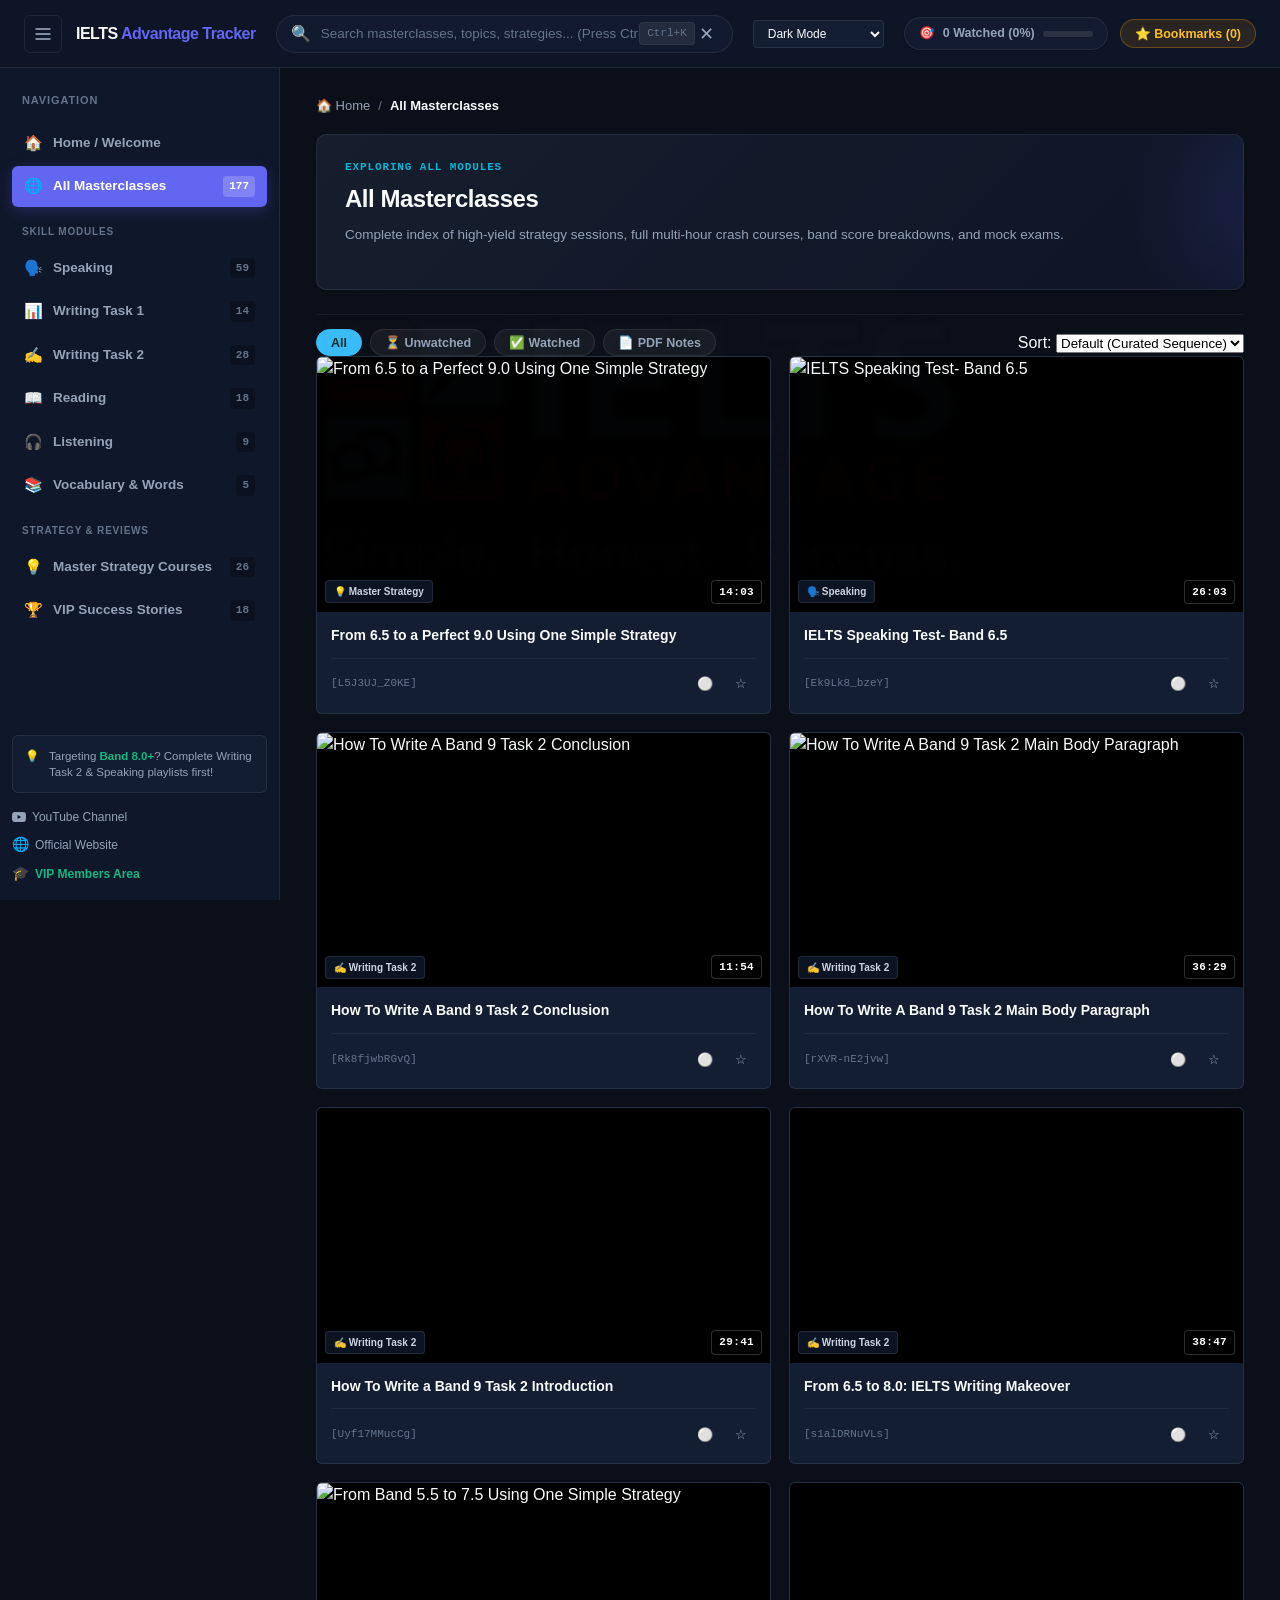
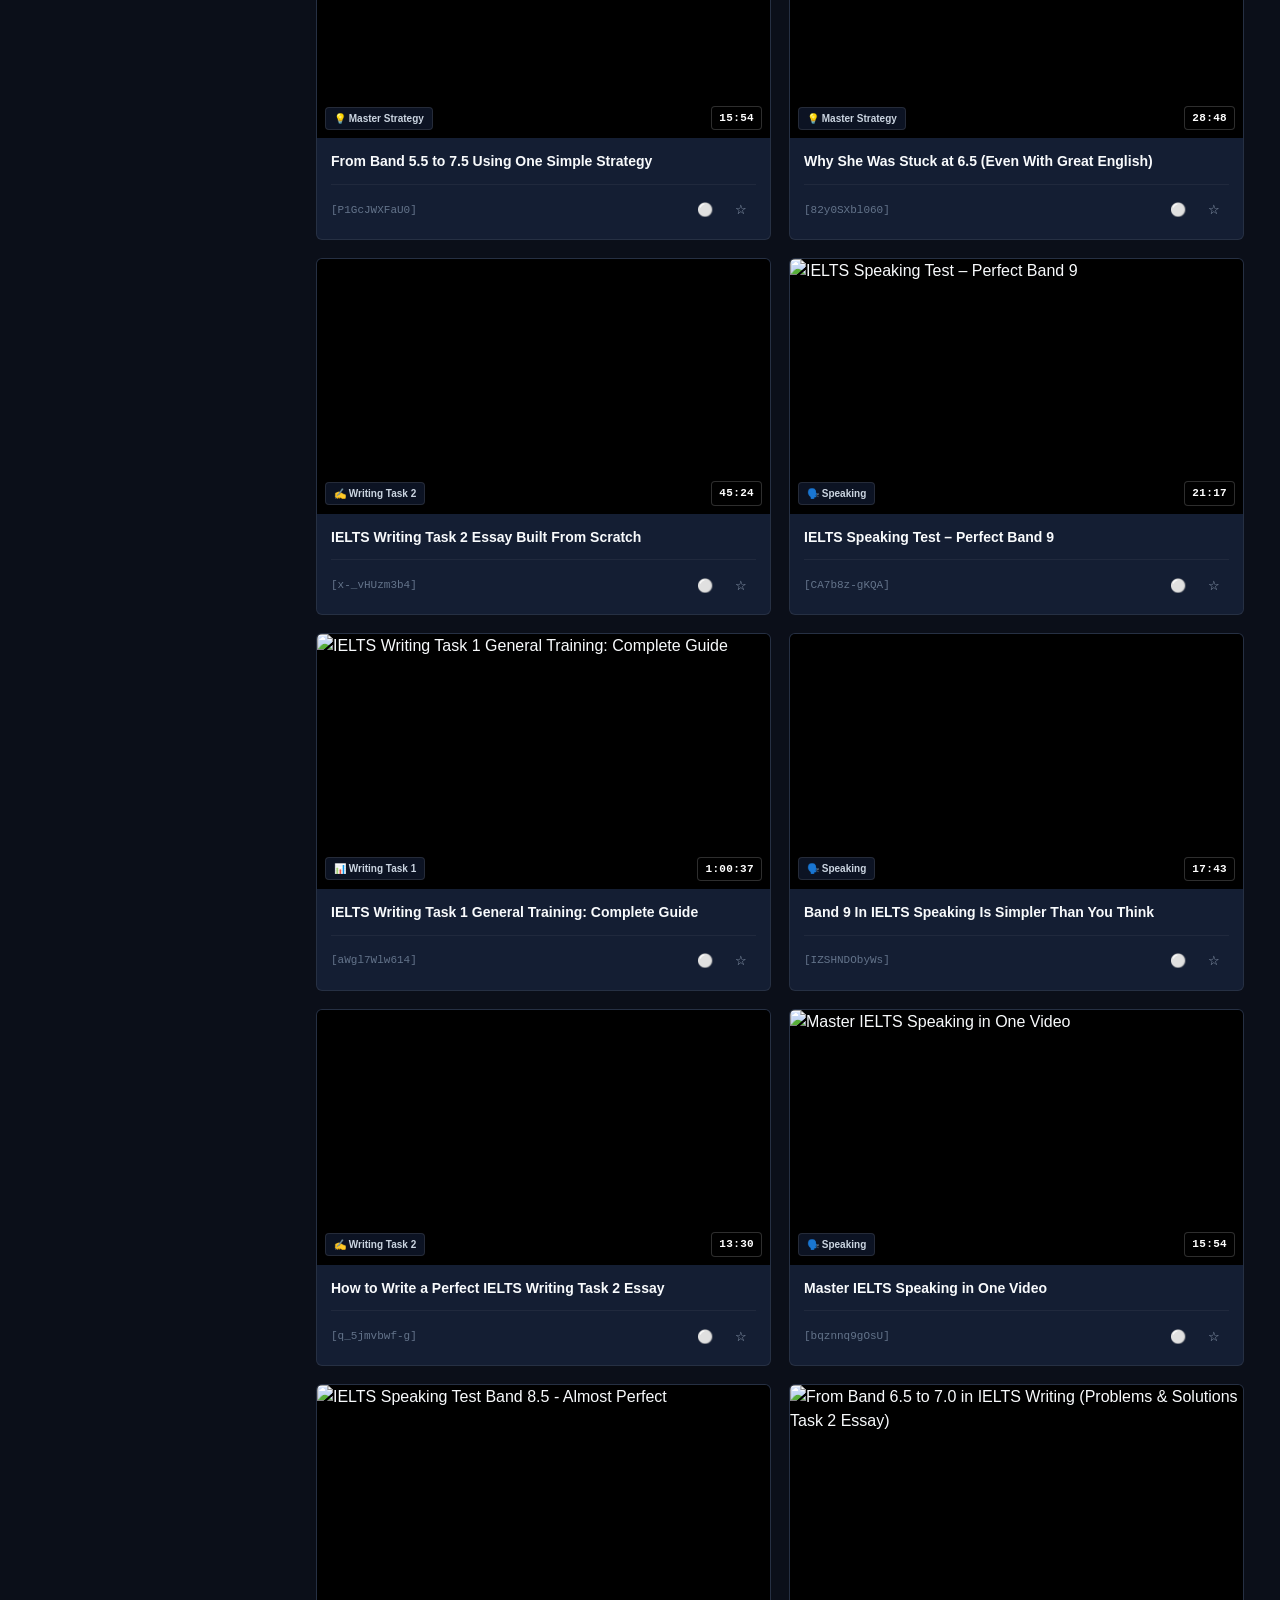
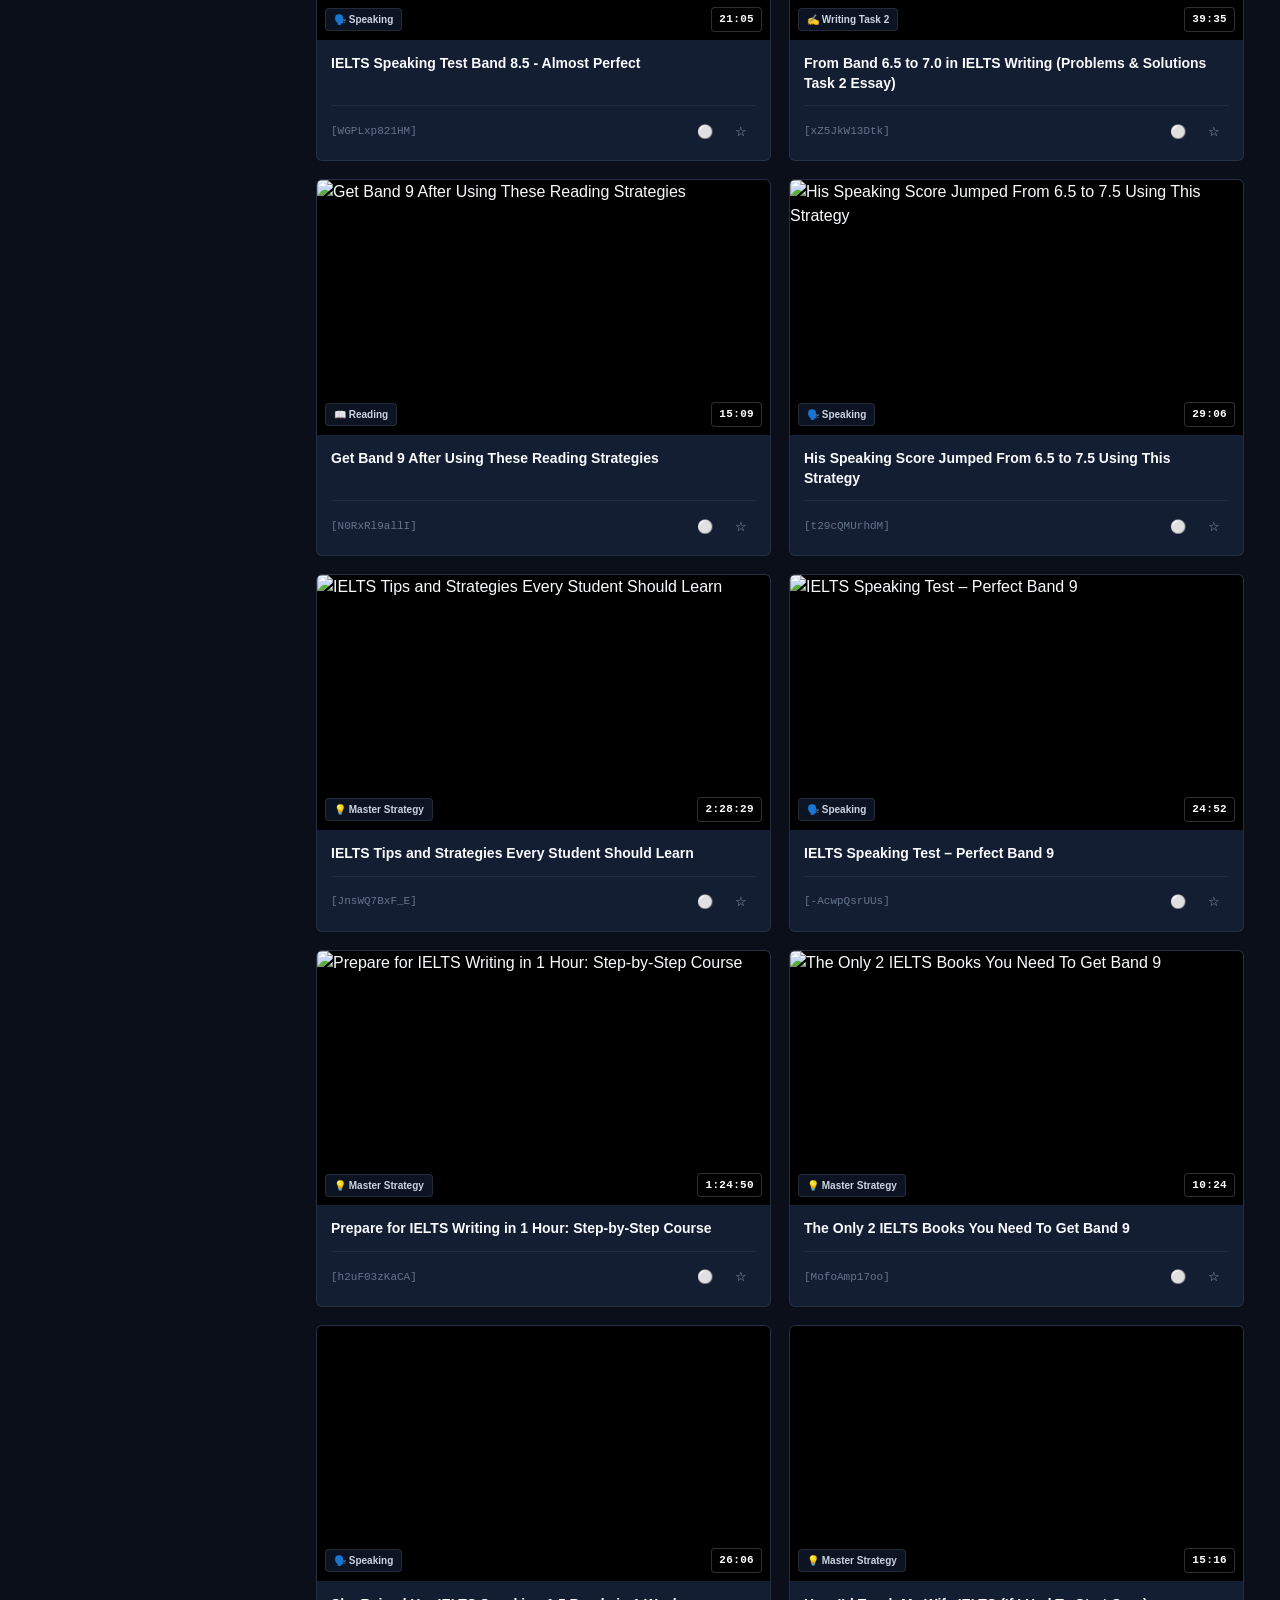
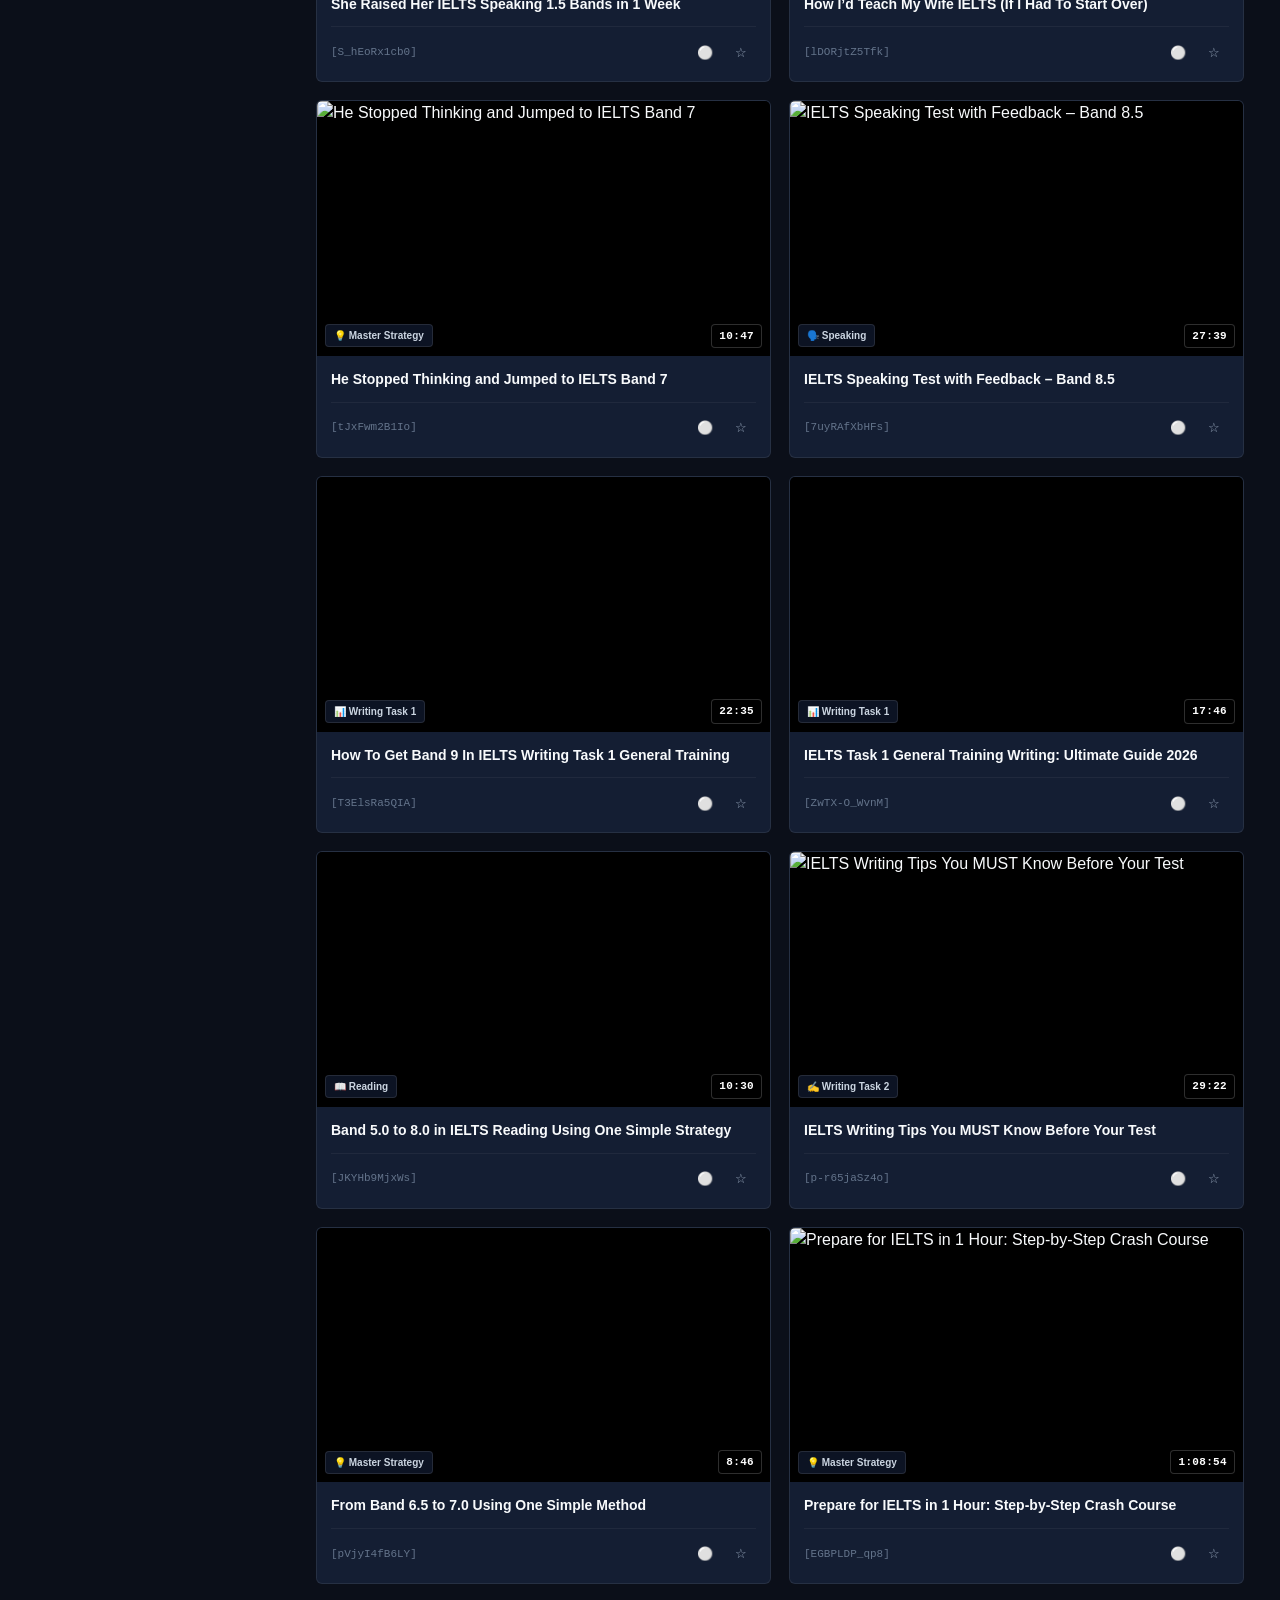
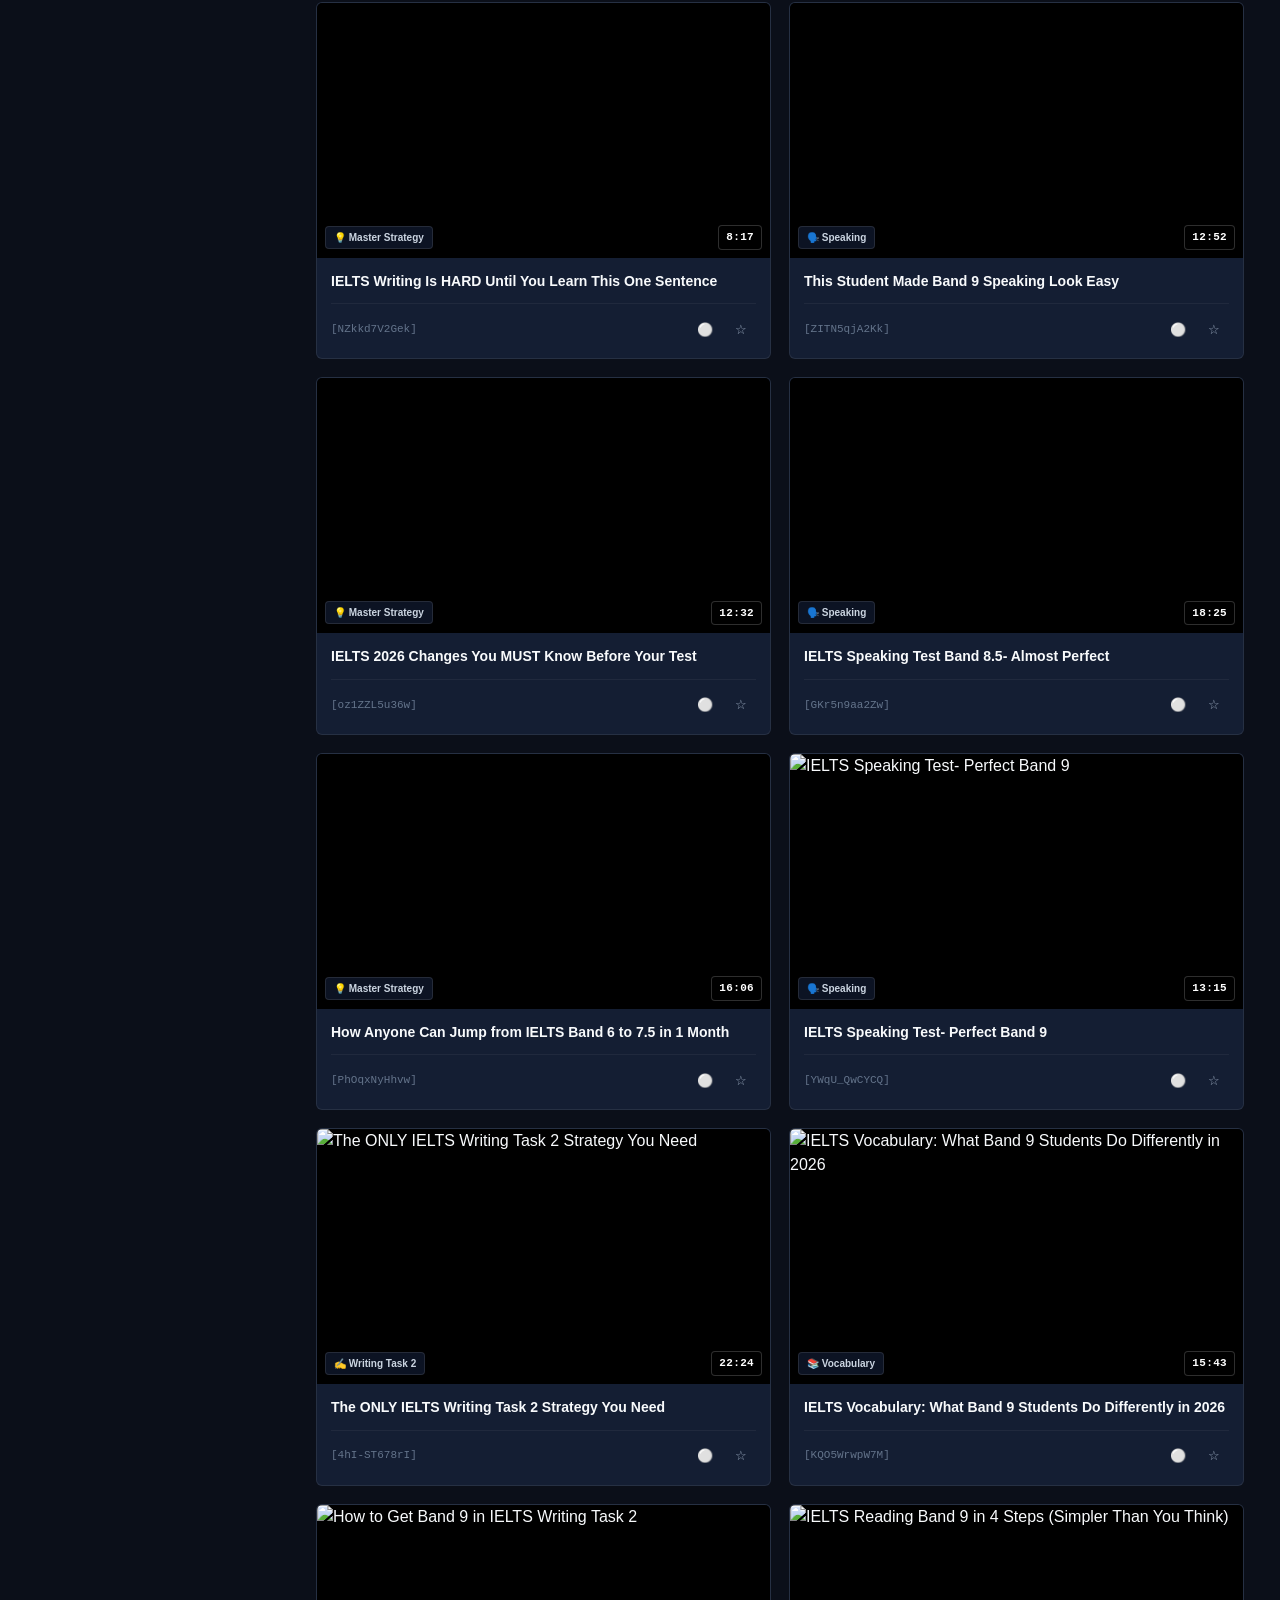
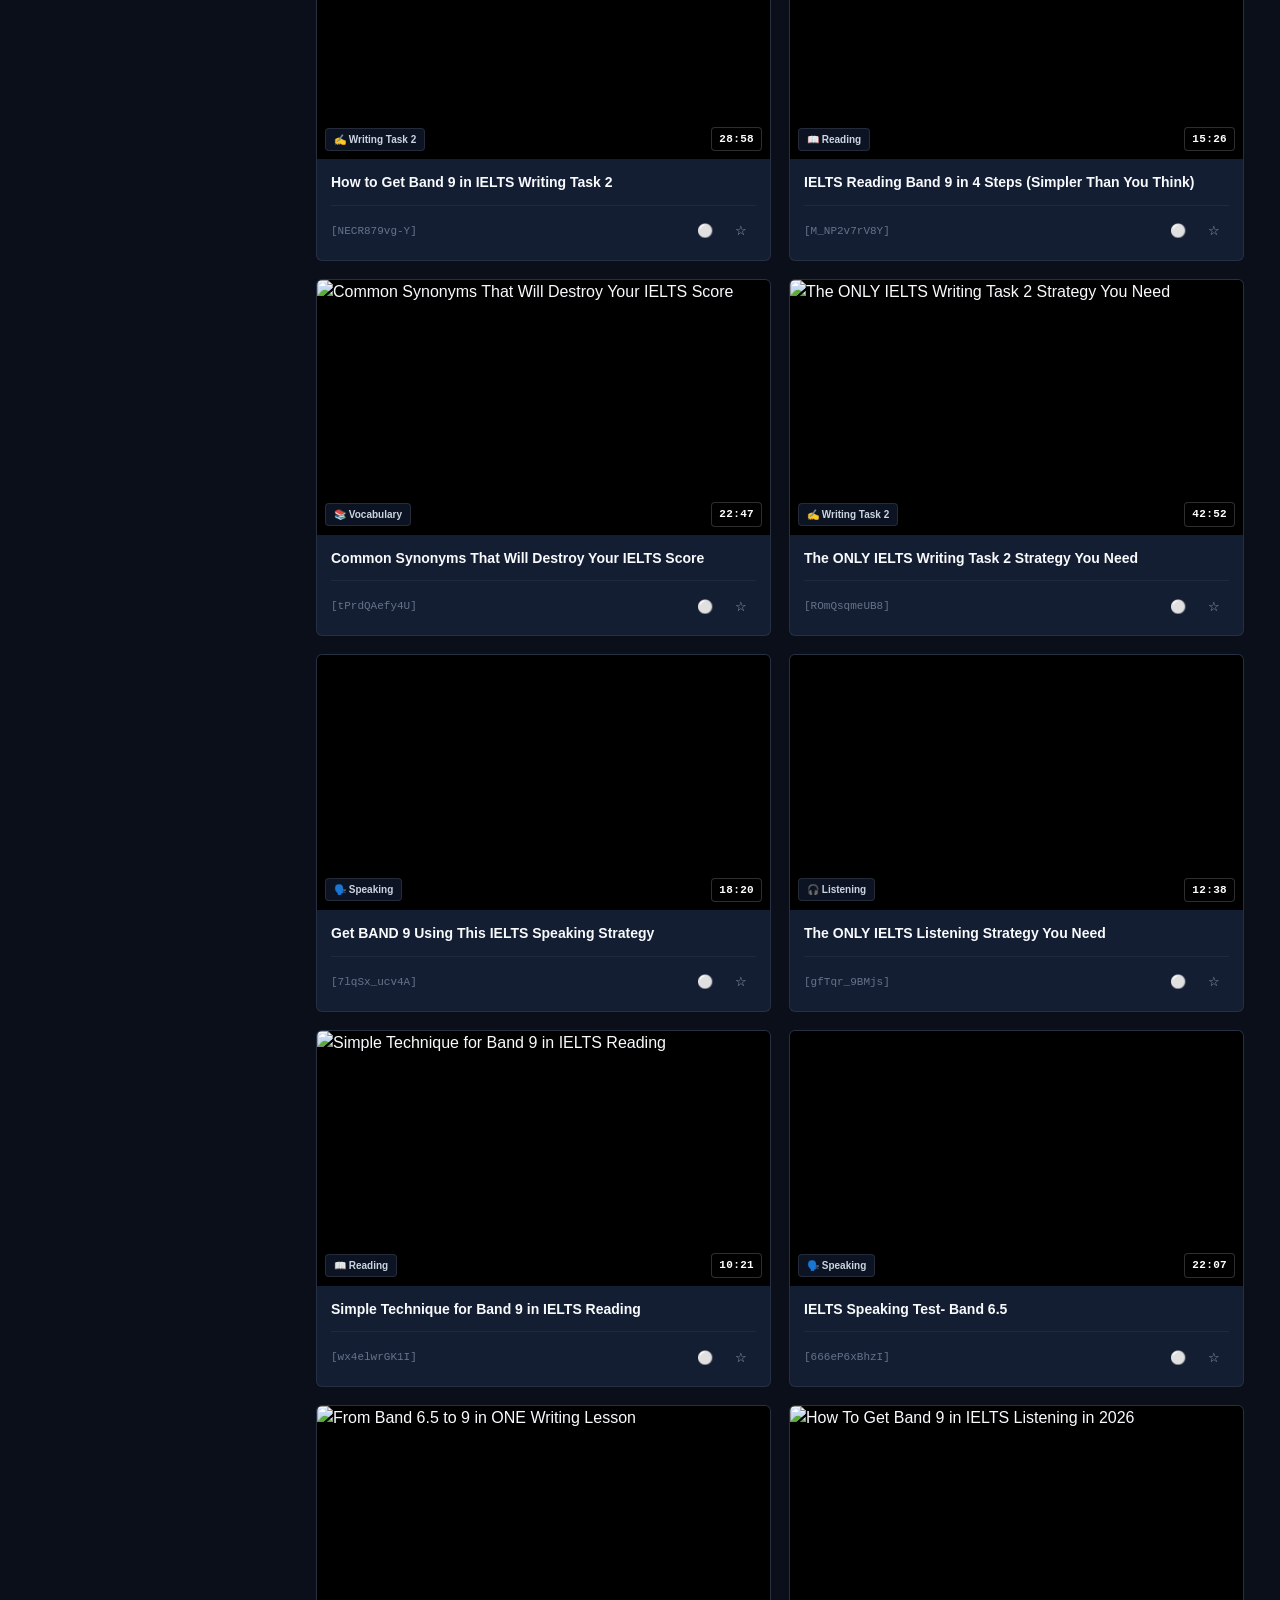
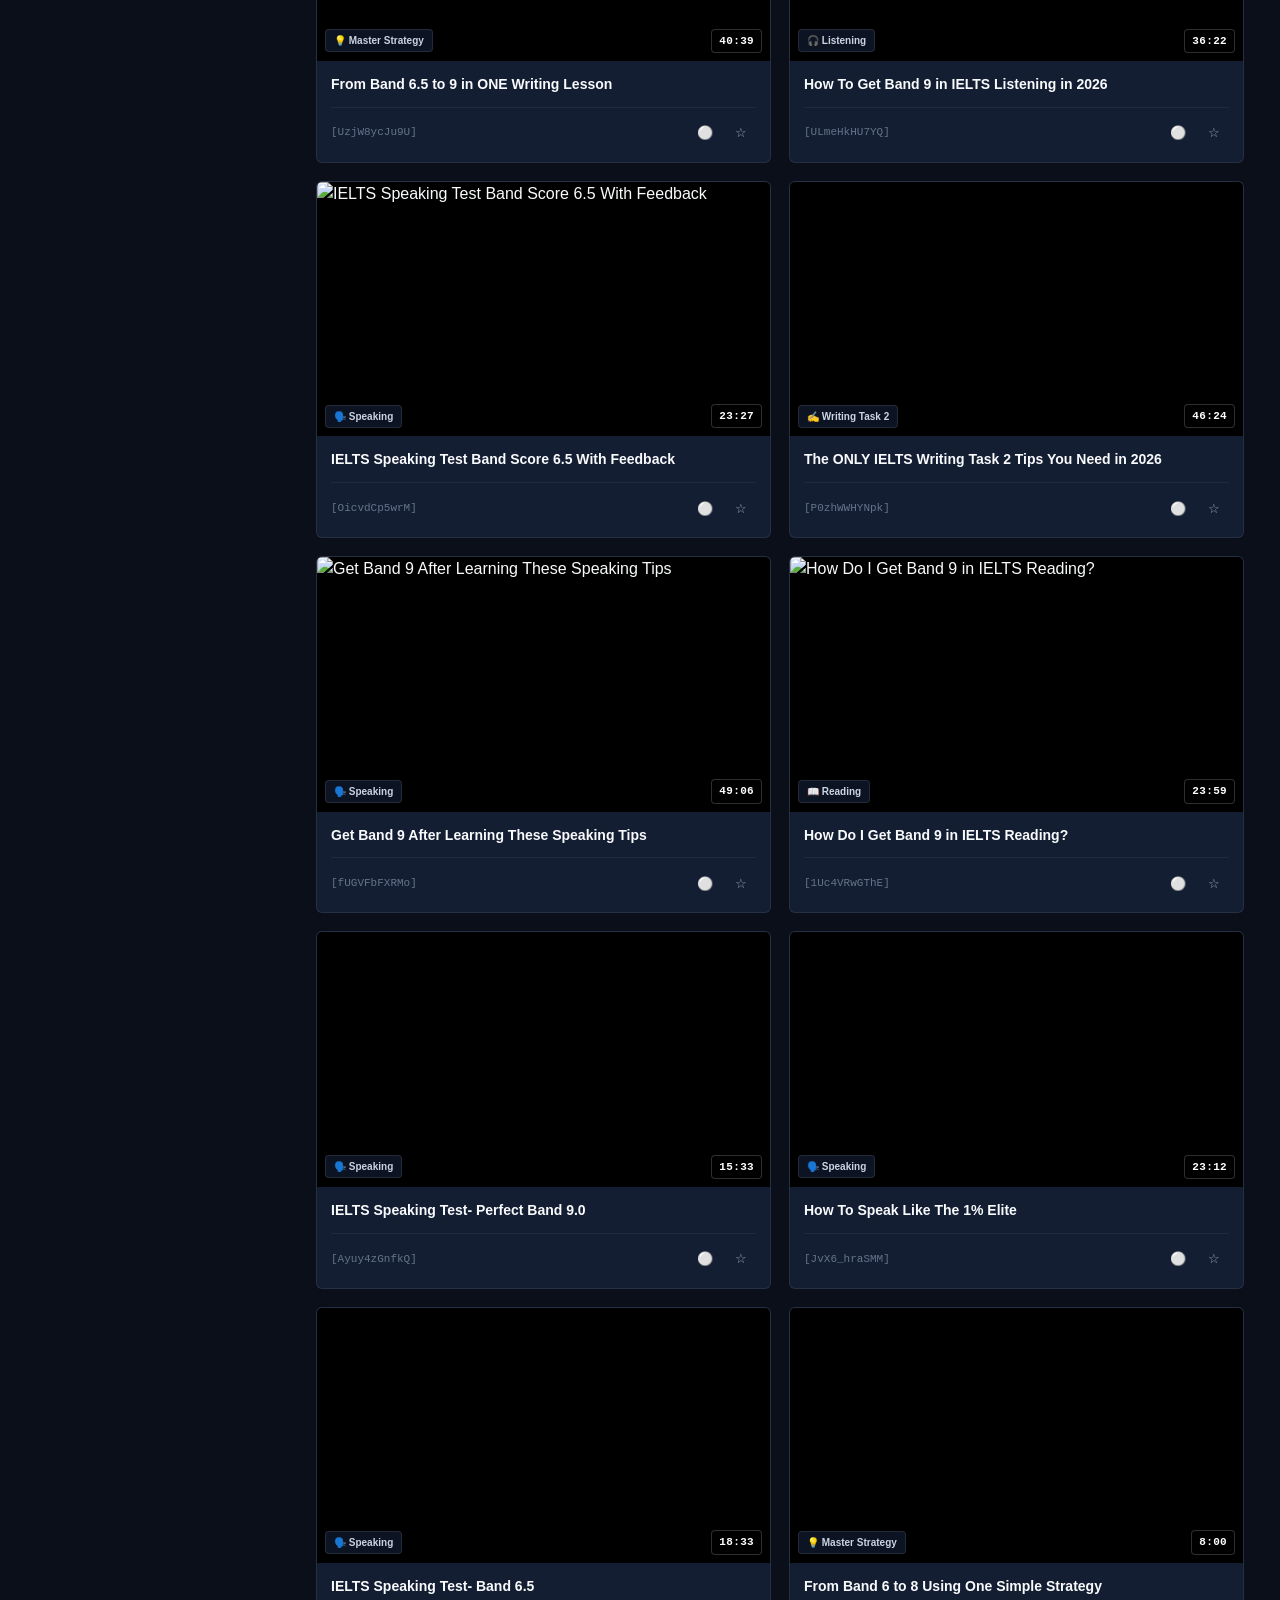
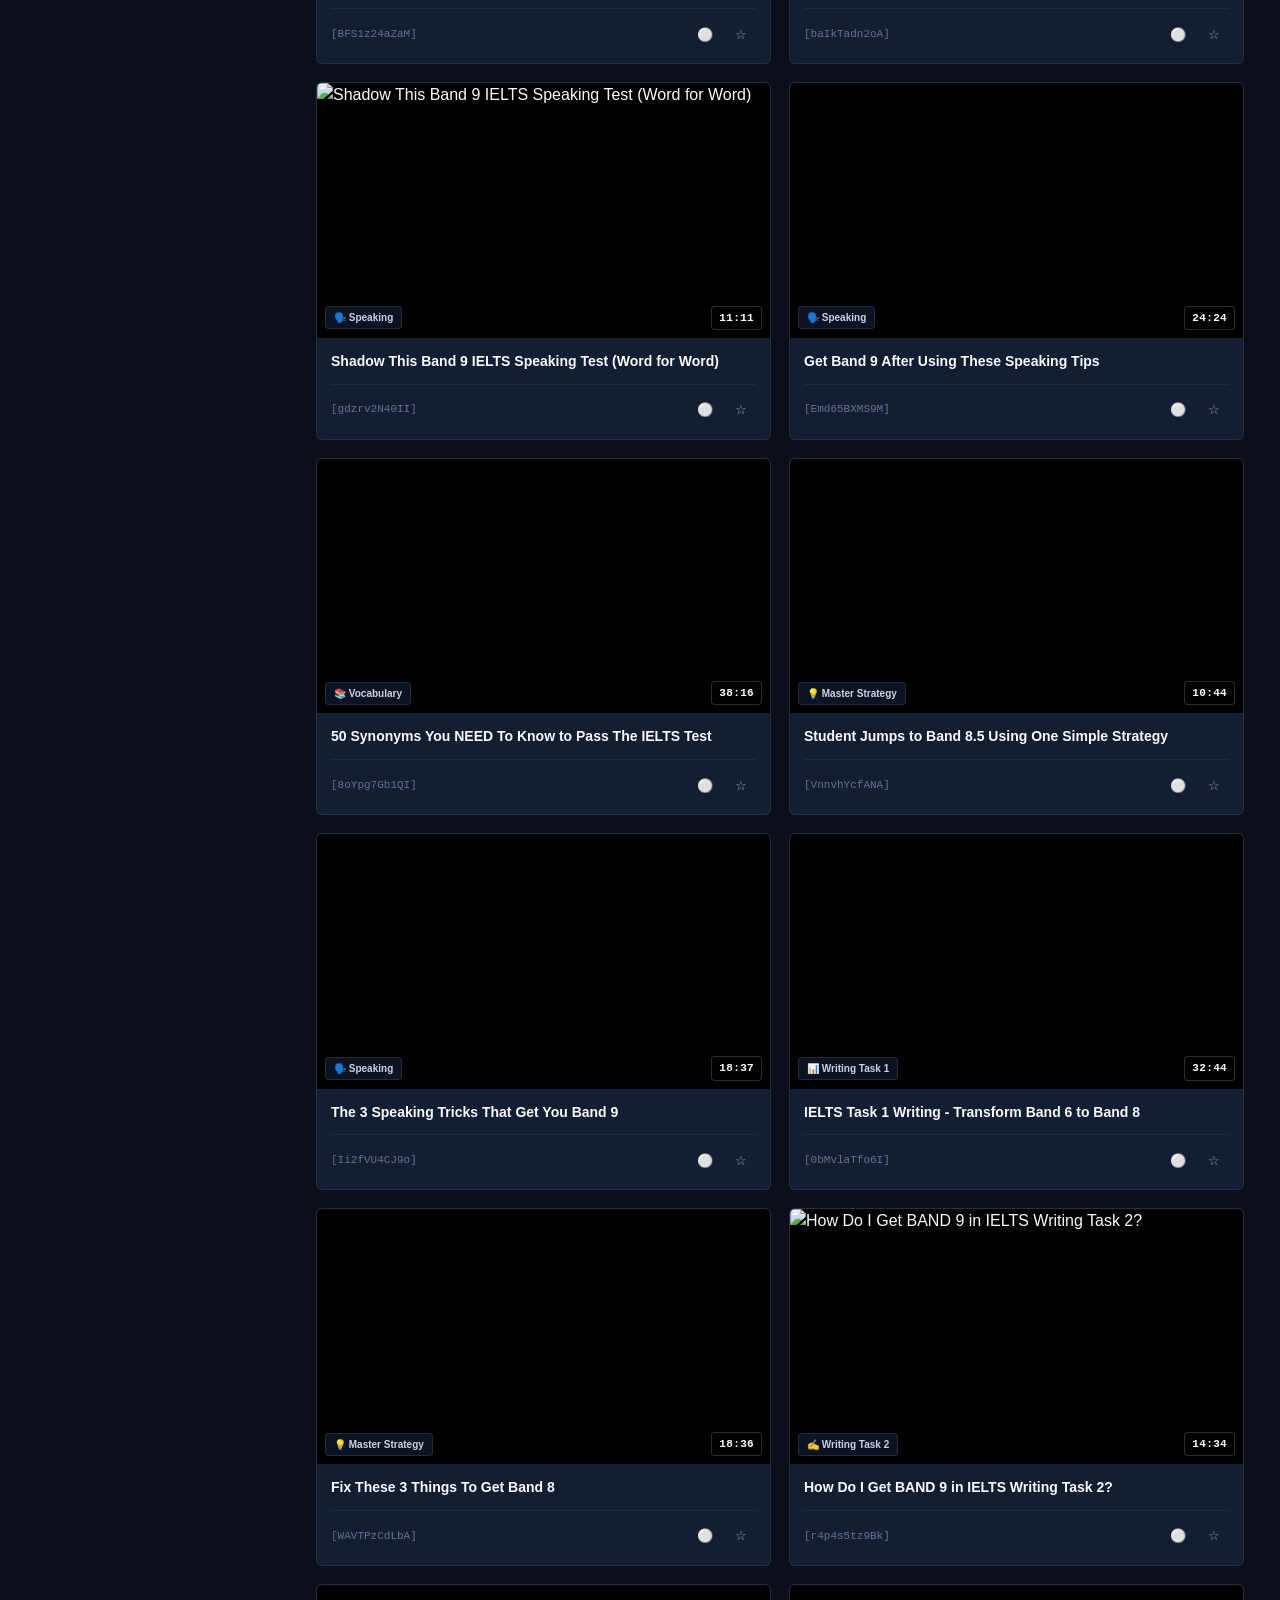
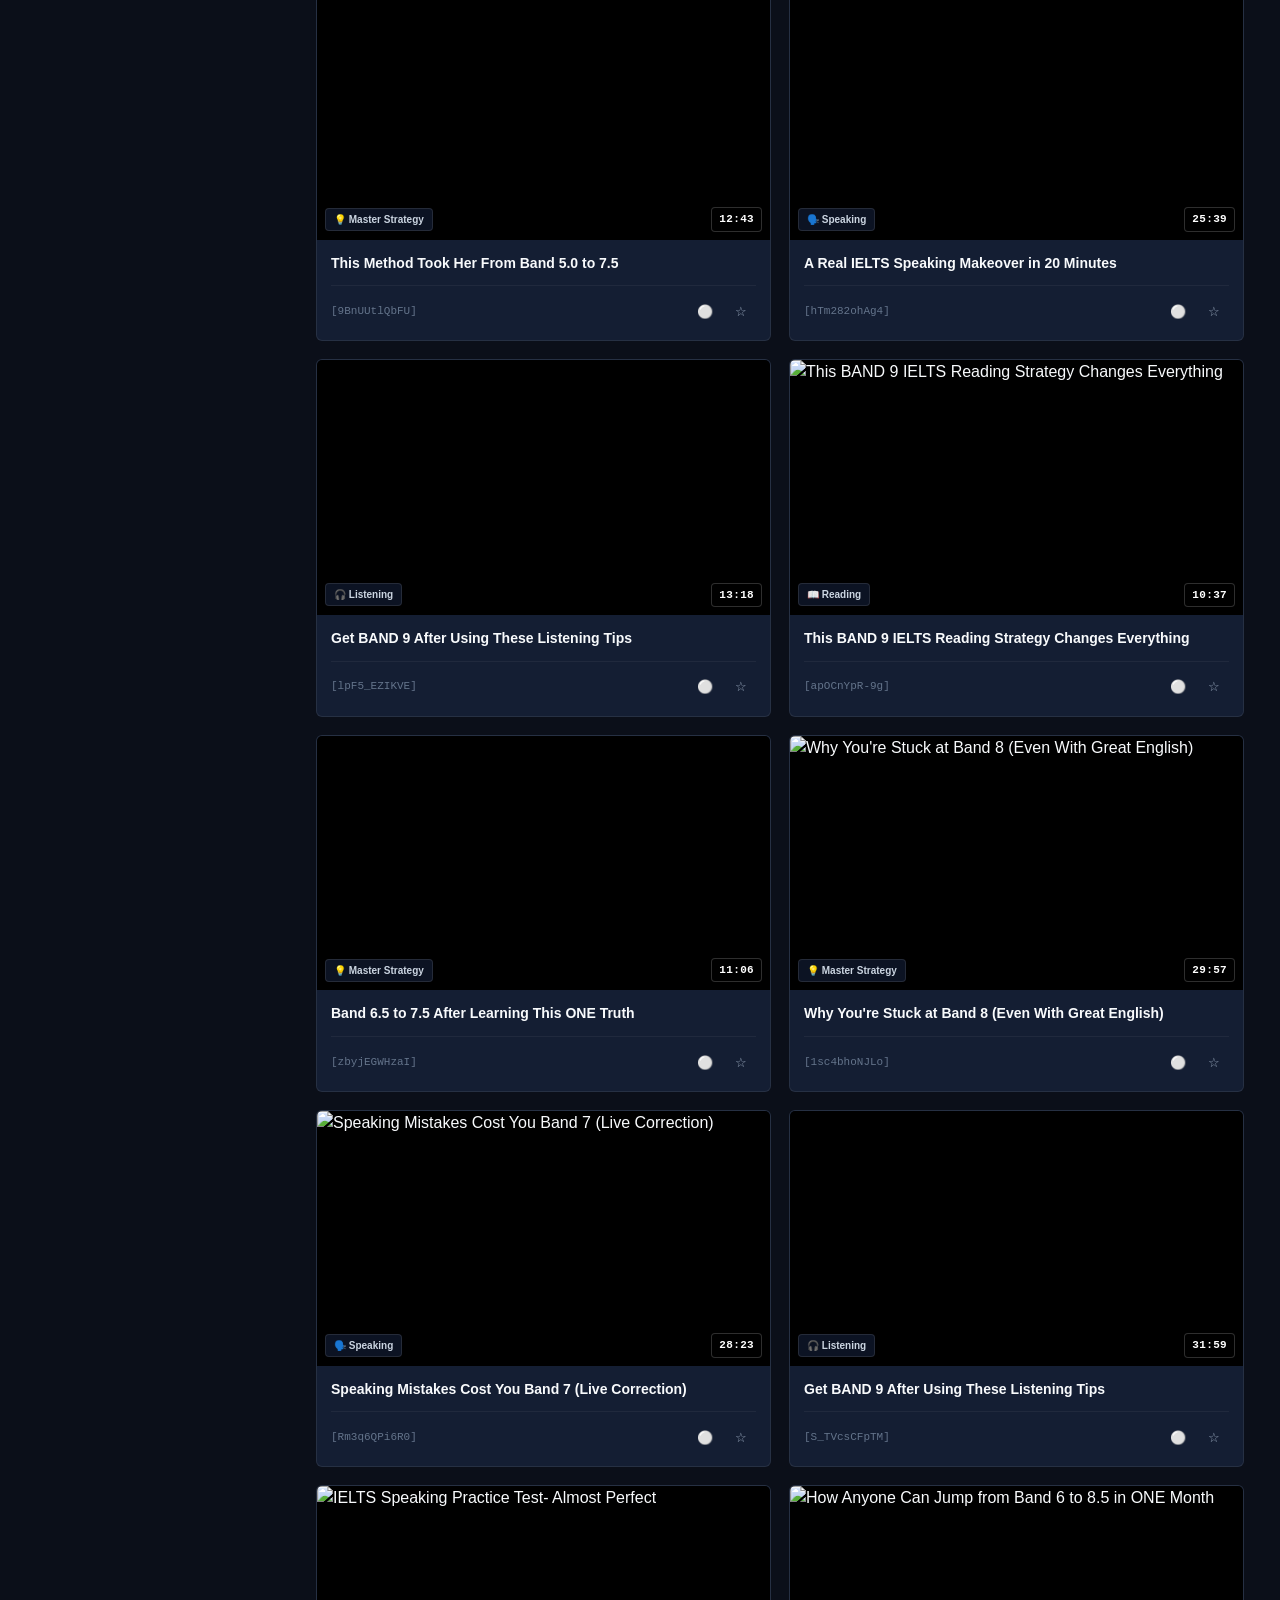
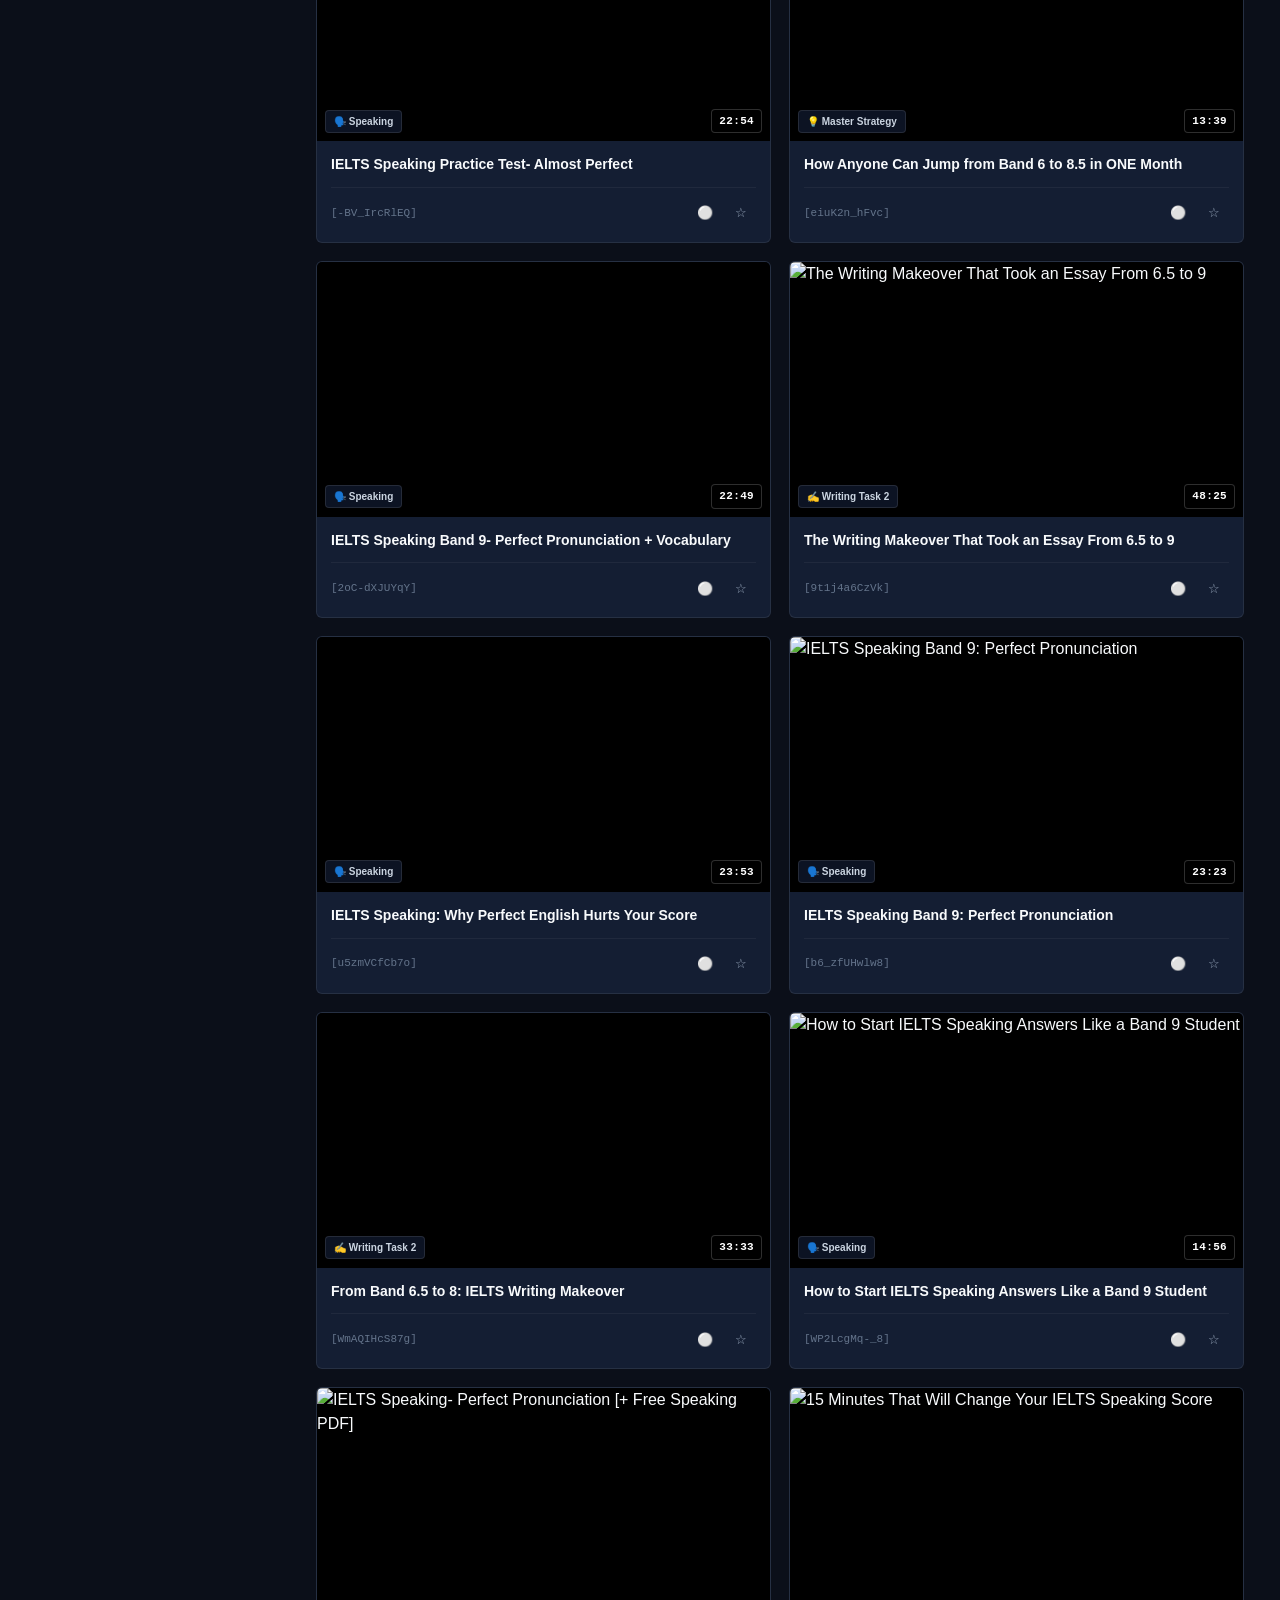
==== all-videos.html @ f74d240d "Add files via upload" ====
<!DOCTYPE html>
<html lang="en" data-theme="fmhy">
<head>
  <meta charset="UTF-8">
  <meta name="viewport" content="width=device-width, initial-scale=1.0">
  <title>All Masterclasses & Full Archive | IELTS Advantage Tracker</title>
  <meta name="description" content="Complete index of high-yield strategy sessions, full multi-hour crash courses, band score breakdowns, and mock exams.">
  
  <link rel="icon" type="image/png" href="logo_dark.png">
  <link rel="stylesheet" href="style.css?v=5">
</head>
<body data-page-category="all">

  <!-- Top Navigation Bar -->
  <header class="top-nav">
    <div class="nav-left">
      <button id="sidebar-toggle" class="icon-btn" title="Toggle Sidebar">
        <svg width="20" height="20" viewBox="0 0 24 24" fill="none" stroke="currentColor" stroke-width="2"><line x1="3" y1="12" x2="21" y2="12"></line><line x1="3" y1="6" x2="21" y2="6"></line><line x1="3" y1="18" x2="21" y2="18"></line></svg>
      </button>
      <a href="index.html" class="brand-logo" title="Back to Welcome Page" style="text-decoration: none; color: inherit; display: flex; align-items: center; gap: 8px; cursor: pointer;">
        <span class="brand-name" style="font-weight: 800; letter-spacing: -0.5px;">IELTS <span class="brand-accent" style="color: var(--accent-primary);">Advantage Tracker</span></span>
      </a>
    </div>

    <div class="search-container">
      <div class="search-box">
        <span class="search-icon">🔍</span>
        <input type="text" id="global-search" placeholder="Search masterclasses, topics, strategies... (Press Ctrl+K)" autocomplete="off">
        <span class="search-shortcut" title="Press Ctrl+K to search">Ctrl+K</span>
        <button id="clear-search" class="clear-btn" title="Clear search">✕</button>
      </div>
    </div>

    <div class="nav-right">
      <div class="theme-selector" style="margin-right: 8px;">
        <select id="theme-select" style="background: var(--bg-card); border: 1px solid var(--border-color); color: var(--text-primary); padding: 5px 10px; border-radius: var(--radius-sm); font-size: 12px; outline: none; cursor: pointer;">
          <option value="fmhy">Dark Mode</option>
          <option value="dracula">Dracula</option>
          <option value="gruvbox">Gruvbox</option>
          <option value="oled">OLED Black</option>
          <option value="light">Light Mode</option>
          <option value="cyberpunk">Cyberpunk 2077</option>
        </select>
      </div>
      <div class="stat-pill" title="Watched progress">
        <span class="stat-icon">🎯</span>
        <span id="progress-text">0 Watched</span>
        <div class="progress-mini-bar">
          <div id="progress-fill" style="width: 0%"></div>
        </div>
      </div>
      <button id="bookmark-filter-btn" class="pill-btn" title="Show Bookmarked Videos">
        ⭐ Bookmarks (<span id="bookmark-count">0</span>)
      </button>
    </div>
  </header>

  <!-- App Layout -->
  <div class="app-layout">
    
    <!-- Sidebar Navigation -->
    <aside class="sidebar" id="app-sidebar">
      <div class="sidebar-header">
        <span class="sidebar-title">NAVIGATION</span>
      </div>

      <nav class="sidebar-nav">
        <a href="index.html" class="nav-item">
          <span class="nav-icon">🏠</span>
          <span class="nav-text">Home / Welcome</span>
        </a>
        <a href="all-videos.html" class="nav-item active">
          <span class="nav-icon">🌐</span>
          <span class="nav-text">All Masterclasses</span>
          <span class="nav-count" id="count-all"></span>
        </a>

        <div class="nav-divider">SKILL MODULES</div>

        <a href="speaking.html" class="nav-item">
          <span class="nav-icon">🗣️</span>
          <span class="nav-text">Speaking</span>
          <span class="nav-count" id="count-speaking"></span>
        </a>

        <a href="writing-task-1.html" class="nav-item">
          <span class="nav-icon">📊</span>
          <span class="nav-text">Writing Task 1</span>
          <span class="nav-count" id="count-writing_task1"></span>
        </a>

        <a href="writing-task-2.html" class="nav-item">
          <span class="nav-icon">✍️</span>
          <span class="nav-text">Writing Task 2</span>
          <span class="nav-count" id="count-writing_task2"></span>
        </a>

        <a href="reading.html" class="nav-item">
          <span class="nav-icon">📖</span>
          <span class="nav-text">Reading</span>
          <span class="nav-count" id="count-reading"></span>
        </a>

        <a href="listening.html" class="nav-item">
          <span class="nav-icon">🎧</span>
          <span class="nav-text">Listening</span>
          <span class="nav-count" id="count-listening"></span>
        </a>

        <a href="vocabulary.html" class="nav-item">
          <span class="nav-icon">📚</span>
          <span class="nav-text">Vocabulary & Words</span>
          <span class="nav-count" id="count-vocabulary"></span>
        </a>

        <div class="nav-divider">STRATEGY & REVIEWS</div>

        <a href="master-strategy.html" class="nav-item">
          <span class="nav-icon">💡</span>
          <span class="nav-text">Master Strategy Courses</span>
          <span class="nav-count" id="count-general_tips"></span>
        </a>

        <a href="success-stories.html" class="nav-item">
          <span class="nav-icon">🏆</span>
          <span class="nav-text">VIP Success Stories</span>
          <span class="nav-count" id="count-vip_reviews"></span>
        </a>
      </nav>

      <div class="sidebar-footer">
        <div class="footer-tip">
          <span class="tip-icon">💡</span>
          <p>Targeting <strong>Band 8.0+</strong>? Complete Writing Task 2 & Speaking playlists first!</p>
        </div>
        <div class="footer-links" style="margin-top: 15px; display: flex; flex-direction: column; gap: 8px;">
          <a href="https://www.youtube.com/@IELTSAdvantage" target="_blank" style="color: var(--text-secondary); text-decoration: none; font-size: 12px; display: flex; align-items: center; gap: 6px;">
            <svg width="14" height="14" viewBox="0 0 24 24" fill="currentColor"><path d="M23.498 6.186a3.016 3.016 0 0 0-2.122-2.136C19.505 3.545 12 3.545 12 3.545s-7.505 0-9.377.505A3.017 3.017 0 0 0 .502 6.186C0 8.07 0 12 0 12s0 3.93.502 5.814a3.016 3.016 0 0 0 2.122 2.136c1.871.505 9.376.505 9.376.505s7.505 0 9.377-.505a3.015 3.015 0 0 0 2.122-2.136C24 15.93 24 12 24 12s0-3.93-.502-5.814zM9.545 15.568V8.432L15.818 12l-6.273 3.568z"/></svg>
            YouTube Channel
          </a>
          <a href="https://ieltsadvantage.com/" target="_blank" style="color: var(--text-secondary); text-decoration: none; font-size: 12px; display: flex; align-items: center; gap: 6px;">
            <span style="font-size: 14px;">🌐</span> Official Website
          </a>
          <a href="https://my.ieltsadvantage.com/members-area/" target="_blank" style="color: var(--accent-emerald); text-decoration: none; font-size: 12px; font-weight: 600; display: flex; align-items: center; gap: 6px;">
            <span style="font-size: 14px;">🎓</span> VIP Members Area
          </a>
        </div>
      </div>
    </aside>

    <!-- Main Content Area -->
    <main class="main-content" id="main-scroll">
      
      <!-- Content View -->
      <section id="content-view">
        
        <!-- Breadcrumb & Top Bar -->
        <div style="display: flex; align-items: center; gap: 8px; margin-bottom: 18px; font-size: 13px; color: var(--text-muted);">
          <a href="index.html" style="color: var(--text-secondary); text-decoration: none;">🏠 Home</a>
          <span>/</span>
          <span style="color: var(--text-primary); font-weight: 600;">All Masterclasses</span>
        </div>

        <!-- Category Banner -->
        <div class="section-banner" id="category-banner">
          <div class="banner-inner">
            <div class="banner-tag" id="banner-tag">COMPLETE ARCHIVE</div>
            <h1 class="banner-heading" id="banner-heading">All Video Masterclasses</h1>
            <p class="banner-desc" id="banner-desc">Complete index of high-yield strategy sessions, full multi-hour crash courses, band score breakdowns, and mock exams.</p>
          </div>
        </div>

        <!-- Controls Toolbar (Filter Pills + Sort) -->
        <div class="filter-toolbar">
          <div class="pill-group">
            <button class="filter-pill active" data-filter="all">All</button>
            <button class="filter-pill" data-filter="unwatched">⏳ Unwatched</button>
            <button class="filter-pill" data-filter="watched">✅ Watched</button>
            <button class="filter-pill" data-filter="pdf">📄 PDF Notes</button>
          </div>

          <div class="sort-control">
            <label for="sort-select" class="sort-label">Sort:</label>
            <select id="sort-select" class="sort-select">
              <option value="default">Default (Curated Sequence)</option>
              <option value="title_asc">Title: A → Z</option>
              <option value="title_desc">Title: Z → A</option>
            </select>
          </div>
        </div>

        <!-- Video Cards Grid -->
        <div class="video-grid" id="video-grid">
          <!-- Dynamically populated by app.js -->
        </div>

        <!-- Empty State -->
        <div class="empty-state" id="empty-state" style="display: none;">
          <div class="empty-icon">🔍</div>
          <h3 class="empty-title">No matching masterclasses found</h3>
          <p class="empty-desc">Try clearing your search query or adjusting your filters.</p>
          <button id="reset-filter-btn" class="btn btn-secondary">Reset All Filters</button>
        </div>

      </section>

    </main>
  </div>


  </div>

  <script src="videos_data.js?v=3"></script>
  <script src="app.js?v=3"></script>
</body>
</html>
---- style.css ----
/* ── Custom Local Font (Diamante Light) ─────────────────────────────────── */
@font-face {
  font-family: 'Diamante';
  src: url('diamante_light.ttf') format('truetype');
  font-weight: 100 900;
  font-style: normal;
  font-display: swap;
}

/* ── Variables & Themes ─────────────────────────────────────────────────── */
:root, [data-theme="fmhy"] {
  --bg-main: #0b0f19;
  --bg-nav: rgba(15, 23, 42, 0.85);
  --bg-sidebar: #0f172a;
  --bg-card: #141e33;
  --bg-card-hover: #1b2742;
  --bg-card-active: #202e4d;
  --bg-pill: rgba(20, 30, 51, 0.8);
  --bg-tip: rgba(20, 30, 51, 0.9);
  --banner-bg: linear-gradient(135deg, rgba(30, 41, 59, 0.6) 0%, rgba(15, 23, 42, 0.8) 100%);
  --search-bg: rgba(20, 30, 51, 0.7);

  --border-color: rgba(255, 255, 255, 0.08);
  --border-focus: rgba(99, 102, 241, 0.5);

  --text-primary: #f8fafc;
  --text-secondary: #94a3b8;
  --text-muted: #64748b;

  --accent-primary: #6366f1; /* Indigo */
  --accent-primary-hover: #4f46e5;
  --accent-glow: rgba(99, 102, 241, 0.25);
  
  --accent-cyan: #06b6d4;
  --accent-emerald: #10b981;
  --accent-amber: #f59e0b;
  --accent-rose: #f43f5e;
  --accent-violet: #8b5cf6;

  --sidebar-width: 280px;
  --header-height: 68px;

  --radius-sm: 4px;
  --radius-md: 6px;
  --radius-lg: 10px;
  --radius-full: 9999px;

  --shadow-sm: 0 1px 2px 0 rgba(0, 0, 0, 0.2);
  --shadow-md: 0 4px 12px -2px rgba(0, 0, 0, 0.4);
  --shadow-lg: 0 12px 30px -4px rgba(0, 0, 0, 0.6);

  --font-main: 'Diamante', sans-serif;
  --font-mono: 'Diamante', monospace;
}



[data-theme="dracula"] {
  --bg-main: #282a36;
  --bg-sidebar: #191a21;
  --bg-card: #44475a;
  --bg-card-hover: #52556b;
  --bg-card-active: #6272a4;
  --border-color: rgba(98, 114, 164, 0.4);
  --border-focus: rgba(189, 147, 249, 0.5);

  --text-primary: #f8f8f2;
  --text-secondary: #bfbfbf;
  --text-muted: #6272a4;

  --accent-primary: #bd93f9;
  --accent-primary-hover: #ff79c6;
  --accent-glow: rgba(189, 147, 249, 0.25);
}

[data-theme="gruvbox"] {
  --bg-main: #282828;
  --bg-sidebar: #1d2021;
  --bg-card: #3c3836;
  --bg-card-hover: #504945;
  --bg-card-active: #665c54;
  --border-color: #504945;
  --border-focus: rgba(250, 189, 47, 0.5);

  --text-primary: #ebdbb2;
  --text-secondary: #a89984;
  --text-muted: #7c6f64;

  --accent-primary: #d79921;
  --accent-primary-hover: #fabd2f;
  --accent-glow: rgba(250, 189, 47, 0.25);
}

[data-theme="oled"] {
  --bg-main: #000000;
  --bg-sidebar: #050505;
  --bg-card: #0a0a0a;
  --bg-card-hover: #141414;
  --bg-card-active: #222222;
  --border-color: #222222;
  --border-focus: rgba(56, 189, 248, 0.5);

  --text-primary: #ffffff;
  --text-secondary: #a3a3a3;
  --text-muted: #525252;

  --accent-primary: #38bdf8;
  --accent-primary-hover: #7dd3fc;
  --accent-glow: rgba(56, 189, 248, 0.25);
}

[data-theme="light"] {
  --bg-main: #f1f5f9;
  --bg-nav: rgba(255, 255, 255, 0.96);
  --bg-sidebar: #ffffff;
  --bg-card: #ffffff;
  --bg-card-hover: #f8fafc;
  --bg-card-active: #e2e8f0;
  --bg-pill: #ffffff;
  --bg-tip: #f8fafc;
  --banner-bg: #ffffff;
  --search-bg: #ffffff;

  --border-color: #e2e8f0;
  --border-focus: #6366f1;

  --text-primary: #0f172a;
  --text-secondary: #475569;
  --text-muted: #64748b;

  --accent-primary: #4f46e5;
  --accent-primary-hover: #4338ca;
  --accent-glow: rgba(79, 70, 229, 0.15);

  --accent-cyan: #0284c7;
  --accent-emerald: #059669;
  --accent-amber: #d97706;
  --accent-rose: #e11d48;
  --accent-violet: #7c3aed;

  --shadow-sm: 0 1px 3px 0 rgba(15, 23, 42, 0.06);
  --shadow-md: 0 4px 16px -2px rgba(15, 23, 42, 0.08);
  --shadow-lg: 0 12px 32px -4px rgba(15, 23, 42, 0.12);
}

[data-theme="cyberpunk"] {
  --bg-main: #0d0d12;
  --bg-sidebar: #13131a;
  --bg-card: #1a1a24;
  --bg-card-hover: #232330;
  --bg-card-active: #2d2d3d;
  --border-color: rgba(0, 240, 255, 0.3);
  --border-focus: rgba(255, 0, 60, 0.8);

  --text-primary: #fcee0a; /* Cyberpunk Yellow */
  --text-secondary: #00f0ff; /* Neon Cyan */
  --text-muted: #6e6e80;

  --accent-primary: #ff003c; /* Neon Pink/Red */
  --accent-primary-hover: #ff3366;
  --accent-glow: rgba(255, 0, 60, 0.3);
  
  --accent-cyan: #00f0ff;
  --accent-emerald: #00ff9d;
}

/* Background Logo Watermark */
body::after {
  content: '';
  position: fixed;
  top: 50%;
  left: 50%;
  transform: translate(-50%, -50%);
  width: 50vw;
  height: 50vh;
  background-image: url('logo_dark_hd_true.png');
  background-size: contain;
  background-repeat: no-repeat;
  background-position: center;
  opacity: 0.015; /* Even lighter opacity */
  filter: blur(3px); /* Add a slight blur */
  pointer-events: none;
  z-index: 0;
}

/* Dynamic Gradient Text Utility */
.text-gradient {
  background: linear-gradient(135deg, var(--accent-primary), var(--accent-cyan));
  -webkit-background-clip: text;
  -webkit-text-fill-color: transparent;
  background-clip: text;
  display: inline-block;
}

/* Reset & Base */
* {
  margin: 0;
  padding: 0;
  box-sizing: border-box;
}

body {
  font-family: var(--font-main);
  background-color: var(--bg-main);
  color: var(--text-primary);
  min-height: 100vh;
  overflow-x: hidden;
  line-height: 1.5;
  -webkit-font-smoothing: antialiased;
}

/* Custom Scrollbar */
::-webkit-scrollbar {
  width: 8px;
  height: 8px;
}
::-webkit-scrollbar-track {
  background: var(--bg-main);
}
::-webkit-scrollbar-thumb {
  background: #1e293b;
  border-radius: var(--radius-full);
}
::-webkit-scrollbar-thumb:hover {
  background: #334155;
}

/* ── Top Navigation Bar ─────────────────────────────────────────────────── */
.top-nav {
  position: fixed;
  top: 0;
  left: 0;
  right: 0;
  height: var(--header-height);
  background: var(--bg-nav);
  backdrop-filter: blur(16px);
  -webkit-backdrop-filter: blur(16px);
  border-bottom: 1px solid var(--border-color);
  display: flex;
  align-items: center;
  justify-content: space-between;
  padding: 0 24px;
  z-index: 100;
}

.nav-left {
  display: flex;
  align-items: center;
  gap: 14px;
}

.icon-btn {
  background: transparent;
  border: 1px solid var(--border-color);
  color: var(--text-secondary);
  border-radius: var(--radius-md);
  width: 38px;
  height: 38px;
  display: flex;
  align-items: center;
  justify-content: center;
  cursor: pointer;
  transition: all 0.2s ease;
}
.icon-btn:hover {
  background: var(--bg-card);
  color: var(--text-primary);
  border-color: rgba(255, 255, 255, 0.2);
}

.brand {
  display: flex;
  flex-direction: column;
}

.brand-badge {
  font-family: var(--font-mono);
  font-size: 10px;
  font-weight: 600;
  color: var(--accent-cyan);
  letter-spacing: 0.08em;
}

.brand-title {
  font-size: 17px;
  font-weight: 800;
  letter-spacing: -0.02em;
  color: var(--text-primary);
}
.brand-title span {
  color: var(--accent-primary);
}

/* Search Bar (FMHY style) */
.search-container {
  flex: 1;
  max-width: 540px;
  margin: 0 20px;
}

.search-box {
  position: relative;
  display: flex;
  align-items: center;
  background: var(--search-bg, rgba(20, 30, 51, 0.7));
  border: 1px solid var(--border-color);
  border-radius: var(--radius-full);
  padding: 6px 14px;
  transition: all 0.2s ease;
}

.search-box:focus-within {
  background: var(--bg-card);
  border-color: var(--accent-primary);
  box-shadow: 0 0 0 3px var(--accent-glow);
}

.search-icon {
  color: var(--text-muted);
  margin-right: 10px;
  flex-shrink: 0;
}

.search-box input {
  flex: 1;
  background: transparent;
  border: none;
  color: var(--text-primary);
  font-size: 13.5px;
  font-family: var(--font-main);
  outline: none;
}
.search-box input::placeholder {
  color: var(--text-muted);
}

.search-shortcut {
  background: rgba(255, 255, 255, 0.08);
  color: var(--text-muted);
  padding: 2px 7px;
  border-radius: var(--radius-sm);
  font-size: 11px;
  font-family: var(--font-mono);
  border: 1px solid rgba(255, 255, 255, 0.05);
}

.clear-btn {
  background: none;
  border: none;
  color: var(--text-secondary);
  font-size: 18px;
  cursor: pointer;
  padding: 0 4px;
}

/* Nav Right & Stats */
.nav-right {
  display: flex;
  align-items: center;
  gap: 12px;
}

.stat-pill {
  display: flex;
  align-items: center;
  gap: 8px;
  background: var(--bg-pill); box-shadow: var(--shadow-sm);
  border: 1px solid var(--border-color);
  padding: 6px 14px;
  border-radius: var(--radius-full);
  font-size: 12.5px;
  font-weight: 600;
  color: var(--text-secondary);
}

.progress-mini-bar {
  width: 50px;
  height: 6px;
  background: rgba(255, 255, 255, 0.1);
  border-radius: var(--radius-full);
  overflow: hidden;
}
#progress-fill {
  height: 100%;
  background: linear-gradient(90deg, var(--accent-cyan), var(--accent-emerald));
  transition: width 0.3s ease;
}

.pill-btn {
  background: rgba(245, 158, 11, 0.12);
  border: 1px solid rgba(245, 158, 11, 0.3);
  color: #fbbf24;
  padding: 6px 14px;
  border-radius: var(--radius-full);
  font-size: 12.5px;
  font-weight: 600;
  cursor: pointer;
  transition: all 0.2s ease;
}
.pill-btn:hover {
  background: rgba(245, 158, 11, 0.2);
  transform: translateY(-1px);
}
.pill-btn.active {
  background: #f59e0b;
  color: #000;
  font-weight: 700;
}

/* ── App Layout ─────────────────────────────────────────────────────────── */
.app-layout {
  display: flex;
  margin-top: var(--header-height);
  min-height: calc(100vh - var(--header-height));
}

/* ── Sidebar (FMHY Style) ──────────────────────────────────────────────── */
.sidebar {
  width: var(--sidebar-width);
  background: var(--bg-sidebar);
  border-right: 1px solid var(--border-color);
  height: calc(100vh - var(--header-height));
  position: sticky;
  top: var(--header-height);
  display: flex;
  flex-direction: column;
  padding: 16px 12px;
  overflow-y: auto;
  flex-shrink: 0;
  transition: transform 0.25s cubic-bezier(0.4, 0, 0.2, 1), margin-left 0.25s cubic-bezier(0.4, 0, 0.2, 1);
}

.sidebar.hidden {
  transform: translateX(-100%);
  margin-left: calc(-1 * var(--sidebar-width));
}

.sidebar-header {
  display: flex;
  align-items: center;
  justify-content: space-between;
  padding: 8px 10px 14px 10px;
}

.sidebar-title {
  font-size: 11px;
  font-weight: 700;
  color: var(--text-muted);
  letter-spacing: 0.08em;
}

.badge {
  background: rgba(99, 102, 241, 0.15);
  color: #a5b4fc;
  border: 1px solid rgba(99, 102, 241, 0.3);
  font-size: 11px;
  font-weight: 600;
  padding: 2px 8px;
  border-radius: var(--radius-full);
}

.sidebar-nav {
  display: flex;
  flex-direction: column;
  gap: 3px;
  flex: 1;
}

.nav-divider {
  font-size: 10px;
  font-weight: 700;
  color: var(--text-muted);
  letter-spacing: 0.08em;
  padding: 14px 10px 6px 10px;
}

.nav-item {
  display: flex;
  align-items: center;
  background: transparent;
  border: none;
  color: var(--text-secondary);
  padding: 9px 12px;
  border-radius: var(--radius-md);
  font-size: 13.5px;
  font-weight: 600;
  text-align: left;
  text-decoration: none;
  box-sizing: border-box;
  cursor: pointer;
  transition: all 0.15s ease;
  width: 100%;
}

.nav-item:hover {
  background: rgba(255, 255, 255, 0.04);
  color: var(--text-primary);
}

.nav-item.active {
  background: var(--accent-primary);
  color: #fff;
  box-shadow: 0 4px 14px var(--accent-glow);
}

.nav-icon {
  margin-right: 10px;
  font-size: 15px;
}

.nav-text {
  flex: 1;
  white-space: nowrap;
  overflow: hidden;
  text-overflow: ellipsis;
}

.nav-count {
  font-size: 11px;
  font-family: var(--font-mono);
  background: rgba(0, 0, 0, 0.25);
  padding: 2px 6px;
  border-radius: var(--radius-sm);
  color: var(--text-muted);
}
.nav-item.active .nav-count {
  background: rgba(255, 255, 255, 0.2);
  color: #fff;
}

.sidebar-footer {
  margin-top: auto;
  padding-top: 14px;
}

.footer-tip {
  background: var(--bg-tip);
  border: 1px solid var(--border-color);
  border-radius: var(--radius-md);
  padding: 12px;
  display: flex;
  gap: 10px;
  font-size: 11.5px;
  color: var(--text-secondary);
  line-height: 1.4;
}
.footer-tip strong {
  color: var(--accent-emerald);
}

/* ── Main Content Area ──────────────────────────────────────────────────── */
.main-content {
  flex: 1;
  padding: 28px 36px;
  max-width: 1440px;
  margin: 0 auto;
  width: 100%;
}

/* Section Banner */
.section-banner {
  background: var(--banner-bg); box-shadow: var(--shadow-sm);
  border: 1px solid var(--border-color);
  border-radius: var(--radius-lg);
  padding: 24px 28px;
  margin-bottom: 24px;
  position: relative;
  overflow: hidden;
}
.section-banner::before {
  content: '';
  position: absolute;
  top: -50%;
  right: -20%;
  width: 300px;
  height: 300px;
  background: radial-gradient(circle, rgba(99, 102, 241, 0.15) 0%, transparent 70%);
  pointer-events: none;
}

.banner-tag {
  font-family: var(--font-mono);
  font-size: 11px;
  font-weight: 700;
  color: var(--accent-cyan);
  letter-spacing: 0.08em;
  margin-bottom: 6px;
}

.banner-heading {
  font-size: 24px;
  font-weight: 800;
  letter-spacing: -0.02em;
  color: var(--text-primary);
  margin-bottom: 8px;
}

.banner-desc {
  font-size: 13.5px;
  color: var(--text-secondary);
  max-width: 750px;
  line-height: 1.5;
  margin-bottom: 20px;
}

.filter-toolbar {
  display: flex;
  align-items: center;
  justify-content: space-between;
  flex-wrap: wrap;
  gap: 12px;
  padding-top: 14px;
  border-top: 1px solid rgba(255, 255, 255, 0.06);
}

.pill-group {
  display: flex;
  gap: 8px;
  flex-wrap: wrap;
}

.filter-pill {
  background: rgba(255, 255, 255, 0.05);
  border: 1px solid var(--border-color);
  color: var(--text-secondary);
  font-size: 12.5px;
  font-weight: 600;
  padding: 5px 14px;
  border-radius: var(--radius-full);
  cursor: pointer;
  transition: all 0.15s ease;
}
.filter-pill:hover {
  background: var(--bg-card-hover);
  color: var(--text-primary);
}
.filter-pill.active {
  background: #38bdf8;
  border-color: #38bdf8;
  color: #042f2e;
  font-weight: 700;
}

.sort-selector {
  display: flex;
  align-items: center;
  gap: 8px;
  font-size: 12.5px;
  color: var(--text-secondary);
}
.sort-selector select {
  background: var(--bg-card);
  border: 1px solid var(--border-color);
  color: var(--text-primary);
  padding: 5px 10px;
  border-radius: var(--radius-sm);
  font-size: 12.5px;
  outline: none;
  cursor: pointer;
}

/* ── Video Card Grid ────────────────────────────────────────────────────── */
.video-grid {
  display: grid;
  grid-template-columns: repeat(auto-fill, minmax(310px, 1fr));
  gap: 18px;
}

/* Video Card (FMHY Design) */
.video-card {
  background: var(--bg-card);
  border: 1px solid var(--border-color);
  border-radius: var(--radius-md);
  overflow: hidden;
  display: flex;
  flex-direction: column;
  transition: all 0.22s cubic-bezier(0.4, 0, 0.2, 1);
  position: relative;
}
.video-card:hover {
  transform: translateY(-3px);
  background: var(--bg-card-hover);
  border-color: rgba(99, 102, 241, 0.35);
  box-shadow: var(--shadow-md);
}

.video-card.watched {
  opacity: 0.65;
  border-color: rgba(16, 185, 129, 0.25);
}
.video-card.watched:hover {
  opacity: 1;
}

.card-thumbnail-wrap {
  position: relative;
  aspect-ratio: 16 / 9;
  background: #000;
  cursor: pointer;
  overflow: hidden;
}

.card-thumb {
  width: 100%;
  height: 100%;
  object-fit: cover;
  transition: transform 0.3s ease;
}
.video-card:hover .card-thumb {
  transform: scale(1.04);
}

.play-overlay {
  position: absolute;
  inset: 0;
  background: rgba(0, 0, 0, 0.35);
  display: flex;
  align-items: center;
  justify-content: center;
  opacity: 0;
  transition: opacity 0.2s ease;
}
.video-card:hover .play-overlay {
  opacity: 1;
}

.play-badge {
  background: var(--accent-primary);
  color: #fff;
  width: 44px;
  height: 44px;
  border-radius: 50%;
  display: flex;
  align-items: center;
  justify-content: center;
  box-shadow: 0 4px 15px rgba(0, 0, 0, 0.5);
}

.card-tags {
  position: absolute;
  bottom: 8px;
  left: 8px;
  right: 8px;
  display: flex;
  align-items: center;
  justify-content: space-between;
  pointer-events: none;
}

.card-category-tag {
  background: rgba(15, 23, 42, 0.85);
  backdrop-filter: blur(8px);
  color: #cbd5e1;
  font-size: 10px;
  font-weight: 700;
  padding: 3px 8px;
  border-radius: var(--radius-sm);
  border: 1px solid rgba(255, 255, 255, 0.1);
}

.card-tags-right {
  display: flex;
  align-items: center;
  gap: 6px;
}

.pdf-badge {
  background: rgba(239, 68, 68, 0.9);
  color: #fff;
  font-size: 10px;
  font-weight: 700;
  padding: 3px 7px;
  border-radius: var(--radius-sm);
}

.duration-badge {
  background: rgba(0, 0, 0, 0.82);
  backdrop-filter: blur(8px);
  -webkit-backdrop-filter: blur(8px);
  color: #ffffff;
  font-size: 11px;
  font-weight: 700;
  font-family: var(--font-mono, monospace);
  padding: 3px 7px;
  border-radius: var(--radius-sm);
  border: 1px solid rgba(255, 255, 255, 0.18);
  box-shadow: 0 2px 6px rgba(0, 0, 0, 0.5);
  letter-spacing: 0.03em;
  display: inline-flex;
  align-items: center;
}

/* Card Body */
.card-body {
  padding: 14px;
  display: flex;
  flex-direction: column;
  flex: 1;
}

.card-title {
  font-size: 14px;
  font-weight: 700;
  line-height: 1.4;
  color: var(--text-primary);
  margin-bottom: 12px;
  display: -webkit-box;
  -webkit-line-clamp: 2;
  -webkit-box-orient: vertical;
  overflow: hidden;
  cursor: pointer;
}
.card-title:hover {
  color: var(--accent-cyan);
}

.card-meta {
  margin-top: auto;
  display: flex;
  align-items: center;
  justify-content: space-between;
  padding-top: 10px;
  border-top: 1px solid rgba(255, 255, 255, 0.05);
}

.card-id-code {
  font-family: var(--font-mono);
  font-size: 11px;
  color: var(--text-muted);
}

.card-actions {
  display: flex;
  align-items: center;
  gap: 6px;
}

.card-action-btn {
  background: transparent;
  border: 1px solid transparent;
  color: var(--text-secondary);
  width: 30px;
  height: 30px;
  border-radius: var(--radius-sm);
  display: flex;
  align-items: center;
  justify-content: center;
  cursor: pointer;
  font-size: 13px;
  transition: all 0.15s ease;
}
.card-action-btn:hover {
  background: var(--bg-card-hover);
  color: var(--text-primary);
}
.card-action-btn.watched-active {
  color: var(--accent-emerald);
}
.card-action-btn.starred-active {
  color: #fbbf24;
}

/* ── Empty State ────────────────────────────────────────────────────────── */
.empty-state {
  text-align: center;
  padding: 60px 20px;
  background: var(--bg-card);
  border: 1px dashed var(--border-color);
  border-radius: var(--radius-lg);
  margin-top: 20px;
}
.empty-icon {
  font-size: 40px;
  margin-bottom: 12px;
}
.empty-state h3 {
  font-size: 18px;
  margin-bottom: 6px;
}
.empty-state p {
  color: var(--text-secondary);
  font-size: 13.5px;
  margin-bottom: 18px;
}
.action-btn {
  background: var(--accent-primary);
  color: #fff;
  border: none;
  padding: 8px 18px;
  border-radius: var(--radius-md);
  font-weight: 600;
  font-size: 13px;
  cursor: pointer;
}

/* ── Modal Video Player ─────────────────────────────────────────────────── */
.modal-overlay {
  position: fixed;
  inset: 0;
  background: rgba(0, 0, 0, 0.85);
  backdrop-filter: blur(12px);
  -webkit-backdrop-filter: blur(12px);
  z-index: 1000;
  display: flex;
  align-items: center;
  justify-content: center;
  padding: 24px;
}

.modal-card {
  background: var(--bg-card);
  border: 1px solid var(--border-color);
  border-radius: var(--radius-lg);
  width: 100%;
  max-width: 900px;
  overflow: hidden;
  box-shadow: var(--shadow-lg);
  animation: modalFadeIn 0.2s ease-out;
}

@keyframes modalFadeIn {
  from { opacity: 0; transform: scale(0.96); }
  to { opacity: 1; transform: scale(1); }
}

.modal-header {
  padding: 16px 20px;
  display: flex;
  align-items: flex-start;
  justify-content: space-between;
  border-bottom: 1px solid var(--border-color);
}

.modal-title-wrap {
  display: flex;
  flex-direction: column;
  gap: 4px;
  max-width: 85%;
}

.modal-category-badge {
  font-size: 11px;
  font-weight: 700;
  color: var(--accent-cyan);
  font-family: var(--font-mono);
}

.modal-title {
  font-size: 16px;
  font-weight: 700;
  color: var(--text-primary);
  line-height: 1.35;
}

.modal-close-btn {
  background: none;
  border: none;
  color: var(--text-muted);
  font-size: 26px;
  cursor: pointer;
  line-height: 1;
}
.modal-close-btn:hover {
  color: var(--text-primary);
}

.player-wrapper {
  position: relative;
  width: 100%;
  aspect-ratio: 16 / 9;
  background: #000;
}

.player-wrapper iframe {
  width: 100%;
  height: 100%;
}

/* ── Thumbnail Fallback Player (for file:// protocol) ──────────────────── */
.modal-thumb-player {
  position: absolute;
  inset: 0;
  display: flex;
  align-items: center;
  justify-content: center;
  background: #000;
}
.modal-thumb-img {
  width: 100%;
  height: 100%;
  object-fit: cover;
  filter: brightness(0.6);
}
.modal-play-overlay {
  position: absolute;
  inset: 0;
  display: flex;
  flex-direction: column;
  align-items: center;
  justify-content: center;
  gap: 16px;
  text-decoration: none;
  cursor: pointer;
  transition: all 0.2s ease;
}
.modal-play-overlay:hover .modal-play-btn-big {
  transform: scale(1.15);
}
.modal-play-overlay:hover .modal-thumb-img {
  filter: brightness(0.4);
}
.modal-play-btn-big {
  transition: transform 0.2s ease;
  filter: drop-shadow(0 4px 20px rgba(0,0,0,0.5));
}
.modal-play-text {
  color: #fff;
  font-size: 15px;
  font-weight: 700;
  letter-spacing: 0.5px;
  text-shadow: 0 2px 8px rgba(0,0,0,0.6);
}

.modal-footer {
  padding: 14px 20px;
  background: var(--bg-card-hover);
  display: flex;
  align-items: center;
  justify-content: space-between;
  border-top: 1px solid var(--border-color);
}

.modal-actions-left {
  display: flex;
  gap: 10px;
}

.modal-btn {
  background: rgba(255, 255, 255, 0.06);
  border: 1px solid var(--border-color);
  color: var(--text-primary);
  padding: 7px 14px;
  border-radius: var(--radius-md);
  font-size: 12.5px;
  font-weight: 600;
  display: flex;
  align-items: center;
  gap: 6px;
  cursor: pointer;
  transition: all 0.15s ease;
}
.modal-btn:hover {
  background: rgba(255, 255, 255, 0.12);
}

.yt-direct-btn {
  background: #dc2626;
  color: #fff;
  text-decoration: none;
  padding: 7px 14px;
  border-radius: var(--radius-md);
  font-size: 12.5px;
  font-weight: 700;
  display: flex;
  align-items: center;
  gap: 8px;
  transition: background 0.15s ease;
}
.yt-direct-btn:hover {
  background: #b91c1c;
}

/* ── Sidebar Backdrop Overlay (Mobile) ─────────────────────────────────── */
.sidebar-backdrop {
  position: fixed;
  top: 0;
  left: 0;
  right: 0;
  bottom: 0;
  background: rgba(0, 0, 0, 0.7);
  backdrop-filter: blur(4px);
  -webkit-backdrop-filter: blur(4px);
  z-index: 998;
  opacity: 0;
  pointer-events: none;
  transition: opacity 0.25s ease;
}

.sidebar-backdrop.active {
  opacity: 1;
  pointer-events: auto;
}


/* ── Welcome View (FMHY Style) ──────────────────────────────────────────── */
.welcome-view {
  display: flex;
  flex-direction: column;
  padding: 40px 20px 80px;
  animation: modalFadeIn 0.4s ease-out;
  min-height: calc(100vh - var(--header-height));
}

.hero-section {
  display: flex;
  justify-content: space-between;
  align-items: center;
  max-width: 1100px;
  margin: 0 auto;
  width: 100%;
}

.hero-text {
  max-width: 600px;
  text-align: left;
}

.hero-badge {
  display: inline-block;
  background: rgba(255, 255, 255, 0.08);
  border: 1px solid rgba(255, 255, 255, 0.1);
  padding: 4px 12px;
  border-radius: var(--radius-full);
  font-size: 12px;
  font-weight: 600;
  margin-bottom: 20px;
  color: var(--text-secondary);
}

.hero-title {
  font-size: 48px;
  font-weight: 800;
  letter-spacing: -0.02em;
  margin-bottom: 16px;
  line-height: 1.1;
}

.hero-subtitle {
  font-family: var(--font-main);
  font-size: 18px;
  color: var(--text-secondary);
  margin-bottom: 30px;
}

.hero-actions {
  display: flex;
  gap: 12px;
  flex-wrap: wrap;
}

.hero-btn {
  background: rgba(255, 255, 255, 0.1);
  border: none;
  padding: 10px 20px;
  border-radius: var(--radius-full);
  color: var(--text-primary);
  font-weight: 600;
  font-size: 14px;
  cursor: pointer;
  transition: all 0.2s ease;
}

.hero-btn:hover {
  background: rgba(255, 255, 255, 0.2);
}

.hero-btn.primary {
  background: #34d399; /* Emerald/Mint */
  color: #064e3b;
}

.hero-btn.primary:hover {
  background: #10b981;
}

.hero-visual {
  position: relative;
  width: 250px;
  height: 250px;
  display: flex;
  align-items: center;
  justify-content: center;
}

.hero-glow {
  position: absolute;
  width: 75%;
  height: 75%;
  background: conic-gradient(from 180deg at 50% 50%, #38bdf8, #8b5cf6, #38bdf8);
  filter: blur(40px);
  opacity: 0.2;
  border-radius: 50%;
  animation: spin 12s linear infinite;
}

@keyframes spin {
  from { transform: rotate(0deg); }
  to { transform: rotate(360deg); }
}

.hero-logo-wrapper {
  position: relative;
  z-index: 2;
  display: flex;
  align-items: center;
  justify-content: center;
}

.hero-custom-logo-img {
  width: 380px;
  max-width: 100%;
  height: auto;
  object-fit: contain;
  animation: logoFloat 4s ease-in-out infinite;
  transition: transform 0.3s ease;
  filter: drop-shadow(0 10px 20px rgba(56, 189, 248, 0.15));
}

.hero-custom-logo-img:hover {
  transform: translateY(-5px) scale(1.02);
  filter: drop-shadow(0 15px 30px rgba(56, 189, 248, 0.25));
}

@keyframes logoFloat {
  0%, 100% { transform: translateY(0px); }
  50% { transform: translateY(-10px); }
}

.browse-divider {
  text-align: center;
  margin: 60px 0 40px;
  color: var(--text-secondary);
  font-size: 15px;
  width: 100%;
}

.modules-grid {
  display: grid;
  grid-template-columns: repeat(auto-fill, minmax(280px, 1fr));
  gap: 20px;
  max-width: 1200px;
  margin: 0 auto;
  width: 100%;
}

.module-card {
  background: var(--bg-card);
  border: 1px solid var(--border-color);
  border-radius: var(--radius-md);
  padding: 24px;
  display: flex;
  flex-direction: column;
  align-items: flex-start;
  cursor: pointer;
  transition: all 0.2s ease;
  text-align: left;
}

.module-card:hover {
  background: var(--bg-card-hover);
  border-color: var(--border-focus);
}

.module-icon-wrap {
  width: 42px;
  height: 42px;
  background: rgba(255, 255, 255, 0.05);
  border: 1px solid rgba(255, 255, 255, 0.08);
  border-radius: var(--radius-sm);
  display: flex;
  align-items: center;
  justify-content: center;
  font-size: 20px;
  margin-bottom: 20px;
  color: var(--accent-cyan);
}

.module-title {
  font-size: 16px;
  font-weight: 700;
  color: var(--text-primary);
  margin-bottom: 10px;
}

.module-desc {
  font-size: 13px;
  color: var(--text-secondary);
  line-height: 1.5;
}

.welcome-module-count {
  font-family: var(--font-main);
  font-size: 13px;
  font-weight: 600;
  color: var(--text-primary);
  background: rgba(255, 255, 255, 0.08);
  padding: 4px 10px;
  border-radius: var(--radius-sm);
  display: inline-block;
}

#content-view {
  animation: modalFadeIn 0.3s ease-out;
}

/* ═══════════════════════════════════════════════════════════════════════════
   RESPONSIVE DESIGN SYSTEM (MOBILE & TABLET)
   ═══════════════════════════════════════════════════════════════════════════ */

/* ── Tablet & Small Desktop (max-width: 900px) ─────────────────────────── */
@media (max-width: 900px) {
  .sidebar {
    position: fixed;
    top: 0;
    left: 0;
    bottom: 0;
    width: 290px;
    max-width: 82vw;
    height: 100vh;
    z-index: 999;
    box-shadow: 4px 0 30px rgba(0, 0, 0, 0.7);
    transform: translateX(-100%);
    margin-left: 0 !important;
    margin-right: 0 !important;
    transition: transform 0.28s cubic-bezier(0.4, 0, 0.2, 1);
  }

  .sidebar.open {
    transform: translateX(0) !important;
  }

  .sidebar.hidden {
    transform: translateX(-100%) !important;
  }

  .main-content {
    padding: 24px 16px 60px;
    width: 100%;
  }

  .modules-grid {
    grid-template-columns: repeat(auto-fill, minmax(260px, 1fr));
    gap: 16px;
  }
}

/* ── Mobile Devices (max-width: 768px) ─────────────────────────────────── */
@media (max-width: 768px) {
  /* Top Nav */
  .top-nav {
    padding: 8px 12px;
    height: auto;
    min-height: 56px;
    flex-wrap: wrap;
    gap: 8px;
  }

  .nav-left {
    gap: 6px;
  }

  .brand-name {
    font-size: 14.5px;
  }

  .search-container {
    order: 3;
    width: 100%;
    max-width: 100%;
    margin: 4px 0 0;
  }

  .search-shortcut {
    display: none;
  }

  .nav-right {
    gap: 6px;
  }

  .stat-pill {
    padding: 4px 8px;
    font-size: 11px;
    gap: 5px;
  }

  .progress-mini-bar {
    width: 32px;
    height: 5px;
  }

  .pill-btn {
    padding: 4px 8px;
    font-size: 11px;
  }

  #theme-select {
    font-size: 11px;
    padding: 4px 6px;
  }

  /* Welcome View Hero */
  .welcome-container {
    padding: 16px 8px 60px;
  }

  .hero-section {
    flex-direction: column-reverse;
    text-align: center;
    gap: 20px;
    padding: 10px 0 20px;
  }

  .hero-text {
    max-width: 100%;
    text-align: center;
  }

  .hero-title {
    font-size: 28px;
    line-height: 1.2;
    margin-bottom: 12px;
  }

  .hero-subtitle {
    font-size: 14px;
    line-height: 1.5;
    margin-bottom: 20px;
  }

  .hero-actions {
    justify-content: center;
    flex-direction: column;
    width: 100%;
    gap: 10px;
  }

  .hero-btn {
    width: 100%;
    padding: 12px 16px;
    font-size: 14px;
    text-align: center;
    box-sizing: border-box;
  }

  .hero-visual {
    width: 150px;
    height: 150px;
    margin: 0 auto;
  }

  .hero-custom-logo-img {
    width: 160px;
  }

  .browse-divider {
    margin: 32px 0 20px;
  }

  .browse-divider h2 {
    font-size: 20px !important;
  }

  .browse-divider span {
    font-size: 13px;
  }

  /* Modules Grid */
  .modules-grid {
    grid-template-columns: 1fr;
    gap: 14px;
  }

  .module-card {
    padding: 18px;
  }

  /* Category Section Banner & Controls */
  .section-banner {
    padding: 18px 16px;
    margin-bottom: 16px;
    border-radius: var(--radius-md);
  }

  .banner-heading {
    font-size: 20px;
    line-height: 1.3;
  }

  .banner-desc {
    font-size: 13px;
    margin-bottom: 16px;
    line-height: 1.5;
  }

  .filter-toolbar {
    flex-direction: column;
    align-items: stretch;
    gap: 12px;
  }

  .pill-group {
    overflow-x: auto;
    -webkit-overflow-scrolling: touch;
    flex-wrap: nowrap;
    padding-bottom: 6px;
    scrollbar-width: none;
  }

  .pill-group::-webkit-scrollbar {
    display: none;
  }

  .filter-pill {
    white-space: nowrap;
    font-size: 12px;
    padding: 5px 12px;
    flex-shrink: 0;
  }

  .sort-selector {
    justify-content: space-between;
    width: 100%;
  }

  /* Video Grid */
  .video-grid {
    grid-template-columns: 1fr;
    gap: 14px;
  }

  /* Modal on Mobile */
  .modal-dialog {
    width: 96vw;
    max-height: 94vh;
    margin: auto;
    border-radius: var(--radius-md);
  }

  .modal-header {
    padding: 12px 14px;
  }

  .modal-title {
    font-size: 14px;
    line-height: 1.3;
  }

  .modal-footer {
    flex-direction: column;
    padding: 12px 14px;
    gap: 10px;
  }

  .modal-actions-left {
    width: 100%;
    display: flex;
    gap: 8px;
  }

  .modal-actions-left .btn {
    flex: 1;
    justify-content: center;
  }

  .modal-actions-right {
    width: 100%;
  }

  .modal-actions-right .btn {
    width: 100%;
    justify-content: center;
  }
}

/* ── Small Mobile Screens (max-width: 420px) ───────────────────────────── */
@media (max-width: 420px) {
  .brand-name {
    font-size: 13px;
  }

  .nav-right .stat-pill span:not(#progress-text) {
    display: none;
  }

  .hero-title {
    font-size: 24px;
  }
}



/* ═══════════════════════════════════════════════════════════════════════════
   LIGHT MODE SPECIFIC ENHANCEMENTS & OVERRIDES
   ═══════════════════════════════════════════════════════════════════════════ */
[data-theme="light"] body::after {
  opacity: 0.025;
  filter: blur(2px) invert(1);
}

[data-theme="light"] .search-box {
  background: #ffffff;
  border-color: #cbd5e1;
}

[data-theme="light"] .search-shortcut {
  background: #f1f5f9;
  border-color: #e2e8f0;
  color: #64748b;
}

[data-theme="light"] .pill-btn {
  background: #fef3c7;
  border-color: #fde68a;
  color: #b45309;
}
[data-theme="light"] .pill-btn:hover {
  background: #fde68a;
}

[data-theme="light"] .filter-pill {
  background: #ffffff;
  border-color: #e2e8f0;
  color: var(--text-secondary);
}
[data-theme="light"] .filter-pill:hover {
  background: #f8fafc;
  color: var(--text-primary);
}
[data-theme="light"] .filter-pill.active {
  background: var(--accent-primary);
  border-color: var(--accent-primary);
  color: #ffffff;
}

[data-theme="light"] .card-category-tag {
  background: rgba(255, 255, 255, 0.95);
  color: #0f172a;
  border: 1px solid #e2e8f0;
  box-shadow: 0 2px 4px rgba(0,0,0,0.06);
}

[data-theme="light"] .hero-badge {
  background: #ffffff;
  border-color: #e2e8f0;
  color: var(--text-secondary);
  box-shadow: var(--shadow-sm);
}

[data-theme="light"] .hero-btn {
  background: #ffffff;
  border: 1px solid #e2e8f0;
  color: var(--text-primary);
  box-shadow: var(--shadow-sm);
}
[data-theme="light"] .hero-btn:hover {
  background: #f8fafc;
}
[data-theme="light"] .hero-btn.primary {
  background: var(--accent-primary);
  color: #ffffff;
  border: none;
}

[data-theme="light"] .module-icon-wrap {
  background: #f1f5f9;
  border-color: #e2e8f0;
}

[data-theme="light"] .welcome-module-count {
  background: #f1f5f9;
  border: 1px solid #e2e8f0;
  color: var(--text-secondary);
}

[data-theme="light"] .nav-count {
  background: #f1f5f9;
  color: var(--text-secondary);
}

[data-theme="light"] .progress-mini-bar {
  background: #e2e8f0;
}

[data-theme="light"] .card-meta {
  border-top: 1px solid #f1f5f9;
}

[data-theme="light"] .card-action-btn:hover {
  background: #f1f5f9;
  color: var(--text-primary);
}

.modal-card.modal-card-large {
  max-width: 1200px;
}

/* Redesigned Layout */
.modal-body-layout {
  display: grid;
  grid-template-columns: minmax(0, 1fr) 300px;
  height: 65vh;
  min-height: 450px;
  max-height: 700px;
}

@media (max-width: 900px) {
  .modal-body-layout {
    grid-template-columns: 1fr;
    height: auto;
    max-height: 80vh;
    overflow-y: auto;
  }
}

.modal-left-col {
  display: flex;
  flex-direction: column;
  border-right: 1px solid var(--border-color);
  background: #000;
}

@media (max-width: 900px) {
  .modal-left-col {
    border-right: none;
    border-bottom: 1px solid var(--border-color);
  }
}

.modal-right-col {
  display: flex;
  flex-direction: column;
  background: var(--bg-card);
  overflow: hidden;
}

.playlist-header {
  padding: 14px 16px;
  border-bottom: 1px solid var(--border-color);
  background: var(--bg-card-hover);
}

.playlist-header h4 {
  font-size: 14px;
  font-weight: 700;
  color: var(--text-primary);
  margin: 0;
}

.playlist-scroll-area {
  flex: 1;
  overflow-y: auto;
  padding: 10px;
  display: flex;
  flex-direction: column;
  gap: 6px;
}
.playlist-scroll-area::-webkit-scrollbar {
  width: 6px;
}
.playlist-scroll-area::-webkit-scrollbar-thumb {
  background: var(--border-color);
  border-radius: 4px;
}

.playlist-item {
  display: flex;
  gap: 12px;
  padding: 8px;
  border-radius: var(--radius-md);
  cursor: pointer;
  transition: background 0.15s ease;
  border: 1px solid transparent;
}
.playlist-item:hover {
  background: var(--bg-card-hover);
}
.playlist-item.active {
  background: rgba(255, 255, 255, 0.05);
  border: 1px solid var(--accent-cyan);
}

.playlist-thumb {
  position: relative;
  width: 100px;
  height: 56px;
  border-radius: 4px;
  overflow: hidden;
  flex-shrink: 0;
  background: #000;
}
.playlist-thumb img {
  width: 100%;
  height: 100%;
  object-fit: cover;
}
.playlist-duration {
  position: absolute;
  bottom: 2px;
  right: 4px;
  background: rgba(0, 0, 0, 0.8);
  color: #fff;
  font-size: 10px;
  padding: 1px 4px;
  border-radius: 2px;
  font-family: var(--font-mono);
}

.playlist-info {
  display: flex;
  flex-direction: column;
  justify-content: center;
  overflow: hidden;
}
.playlist-title {
  font-size: 12.5px;
  font-weight: 600;
  color: var(--text-primary);
  margin: 0 0 4px 0;
  display: -webkit-box;
  -webkit-line-clamp: 2;
  -webkit-box-orient: vertical;
  overflow: hidden;
  line-height: 1.3;
}
.playlist-meta {
  font-size: 11px;
  color: var(--text-muted);
  display: flex;
  align-items: center;
  gap: 6px;
}
.playlist-pdf-tag {
  color: var(--accent-green);
  font-weight: 600;
}

.pdf-btn {
  background: var(--accent-cyan) !important;
  color: #000 !important;
  border: none !important;
}
.pdf-btn:hover {
  background: #00b8b8 !important;
}
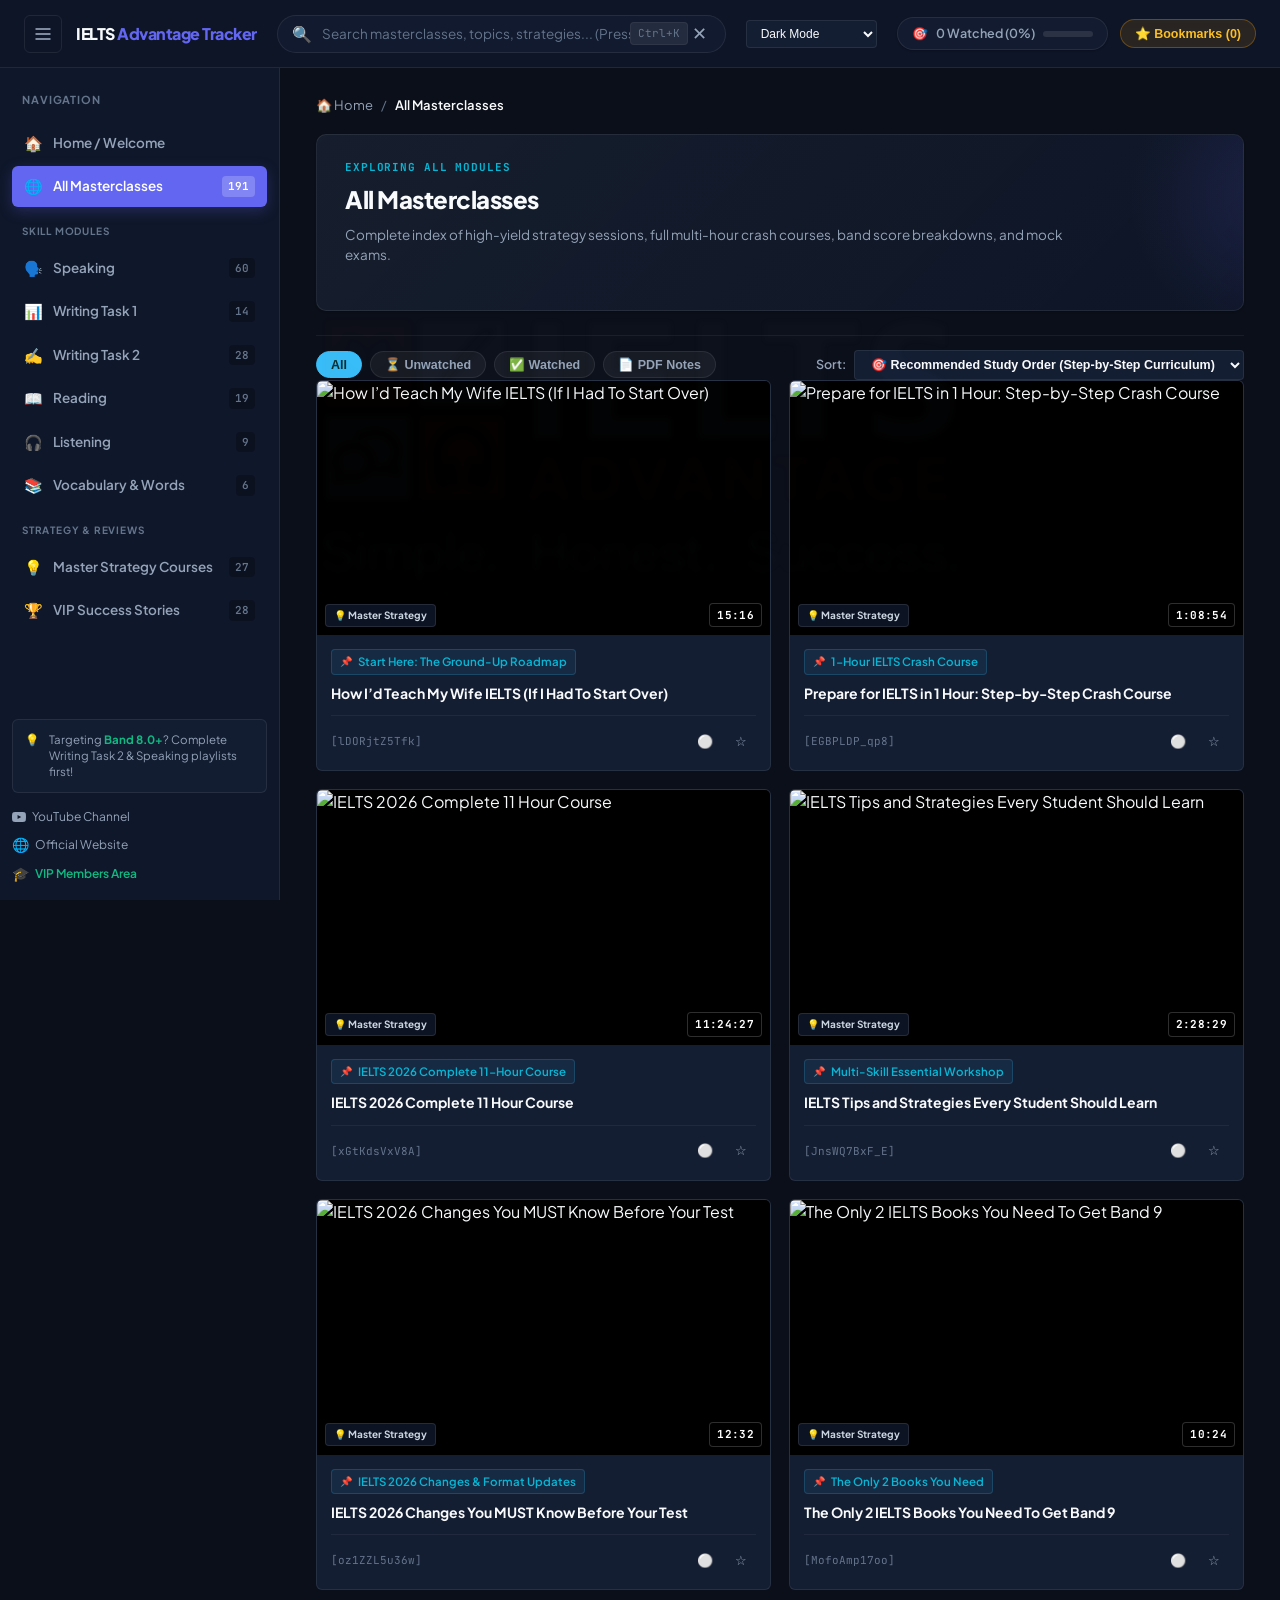
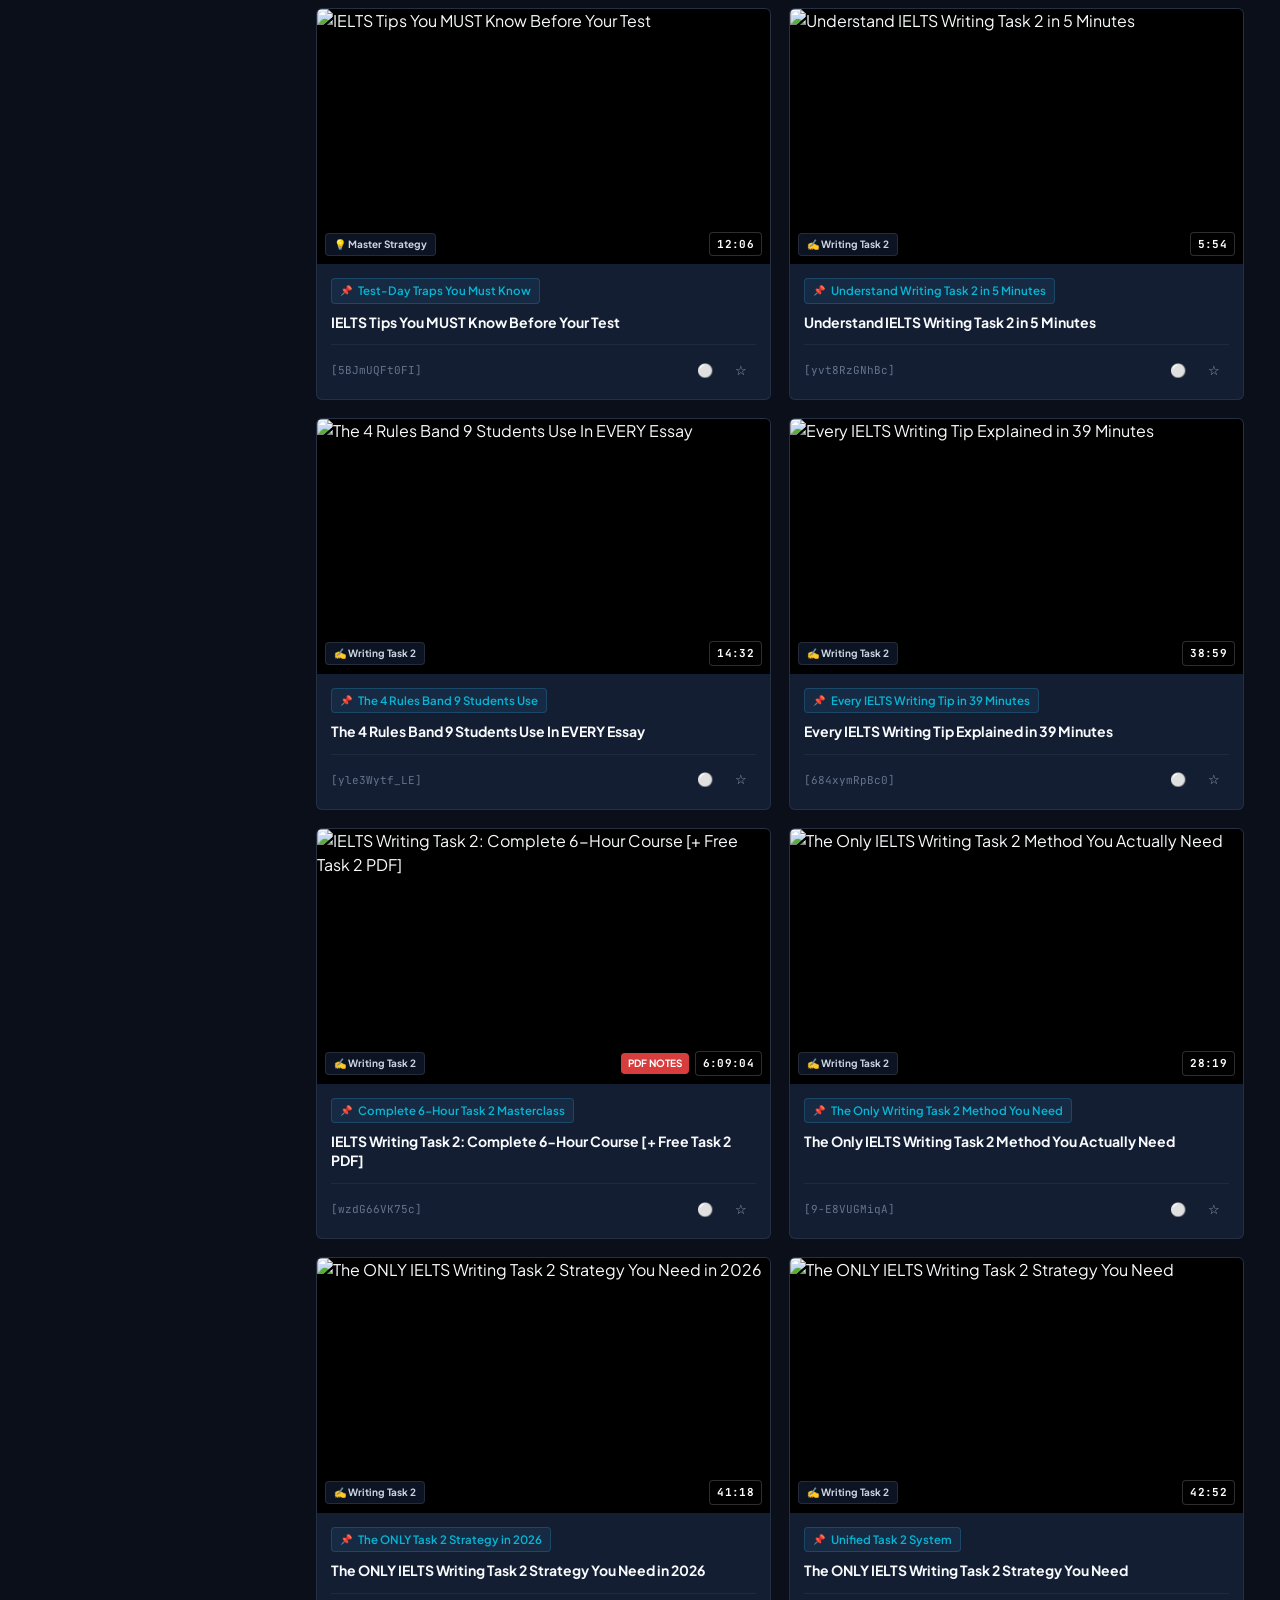
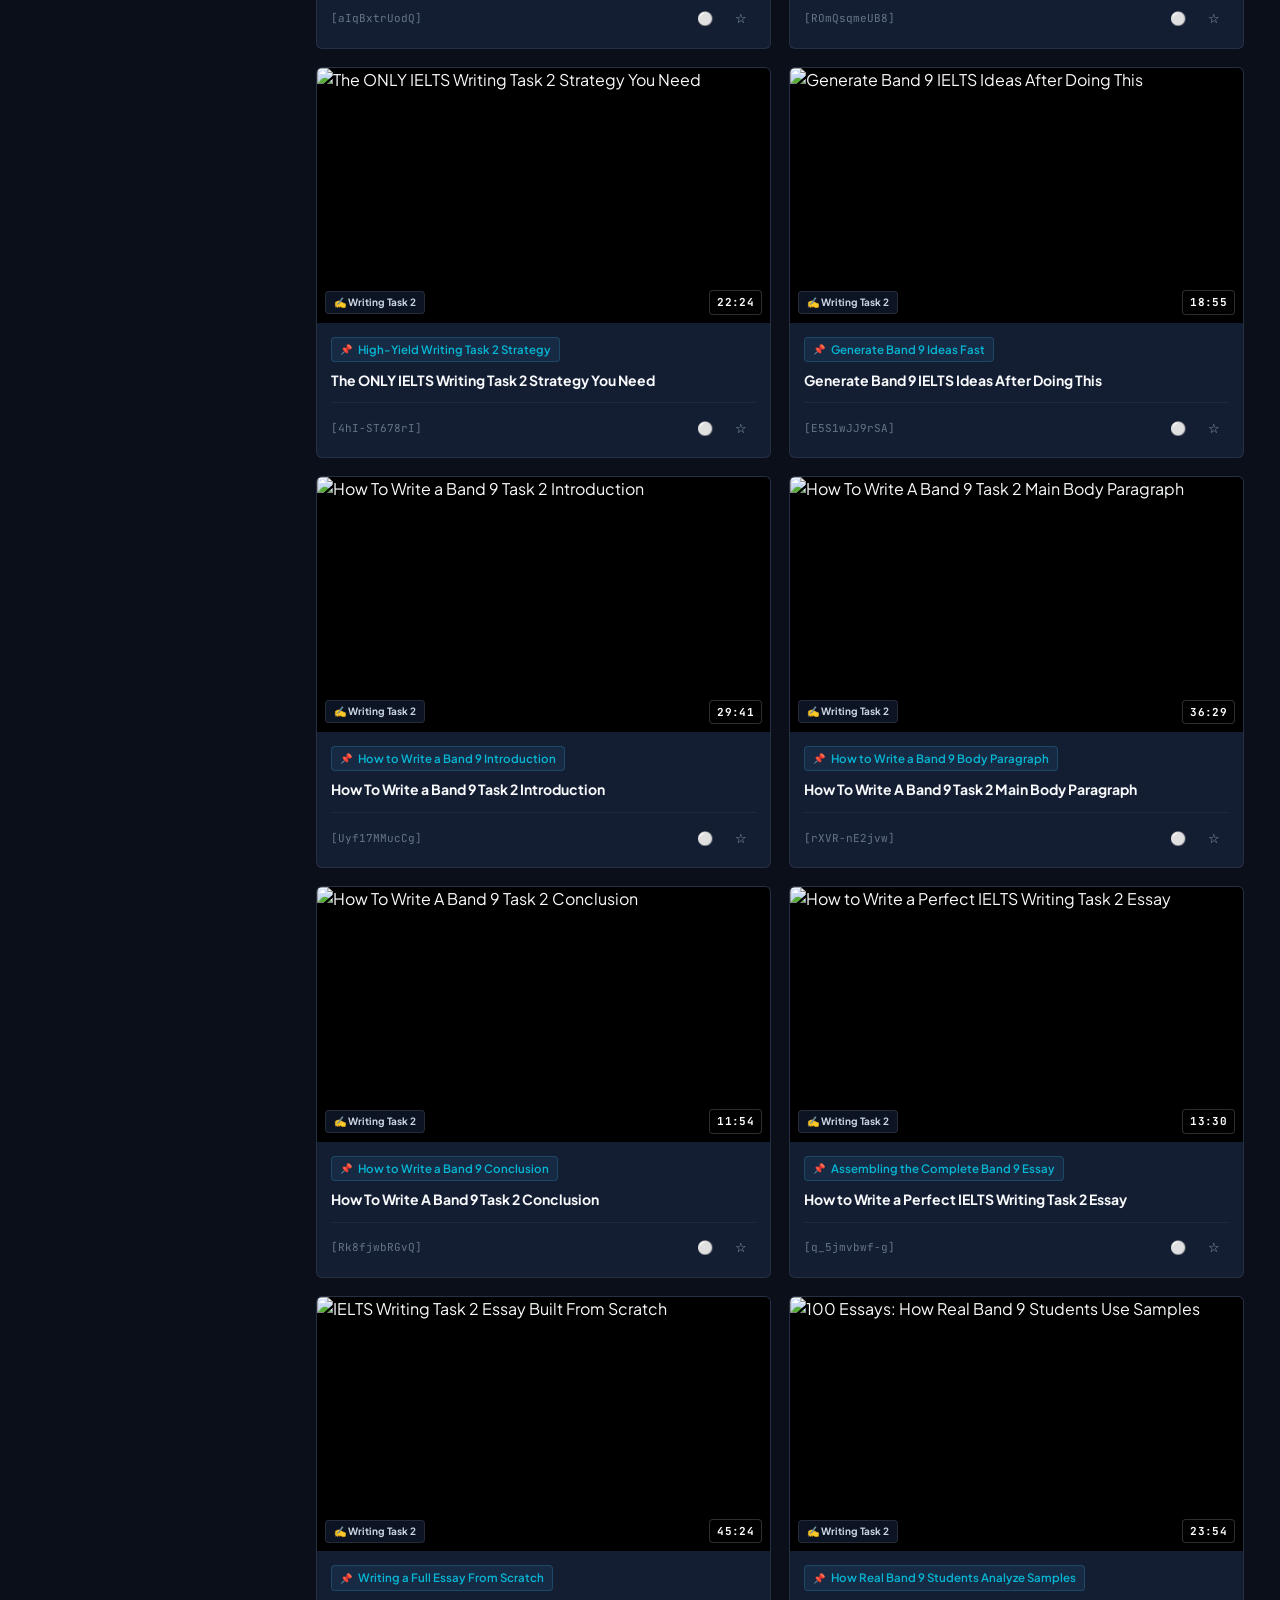
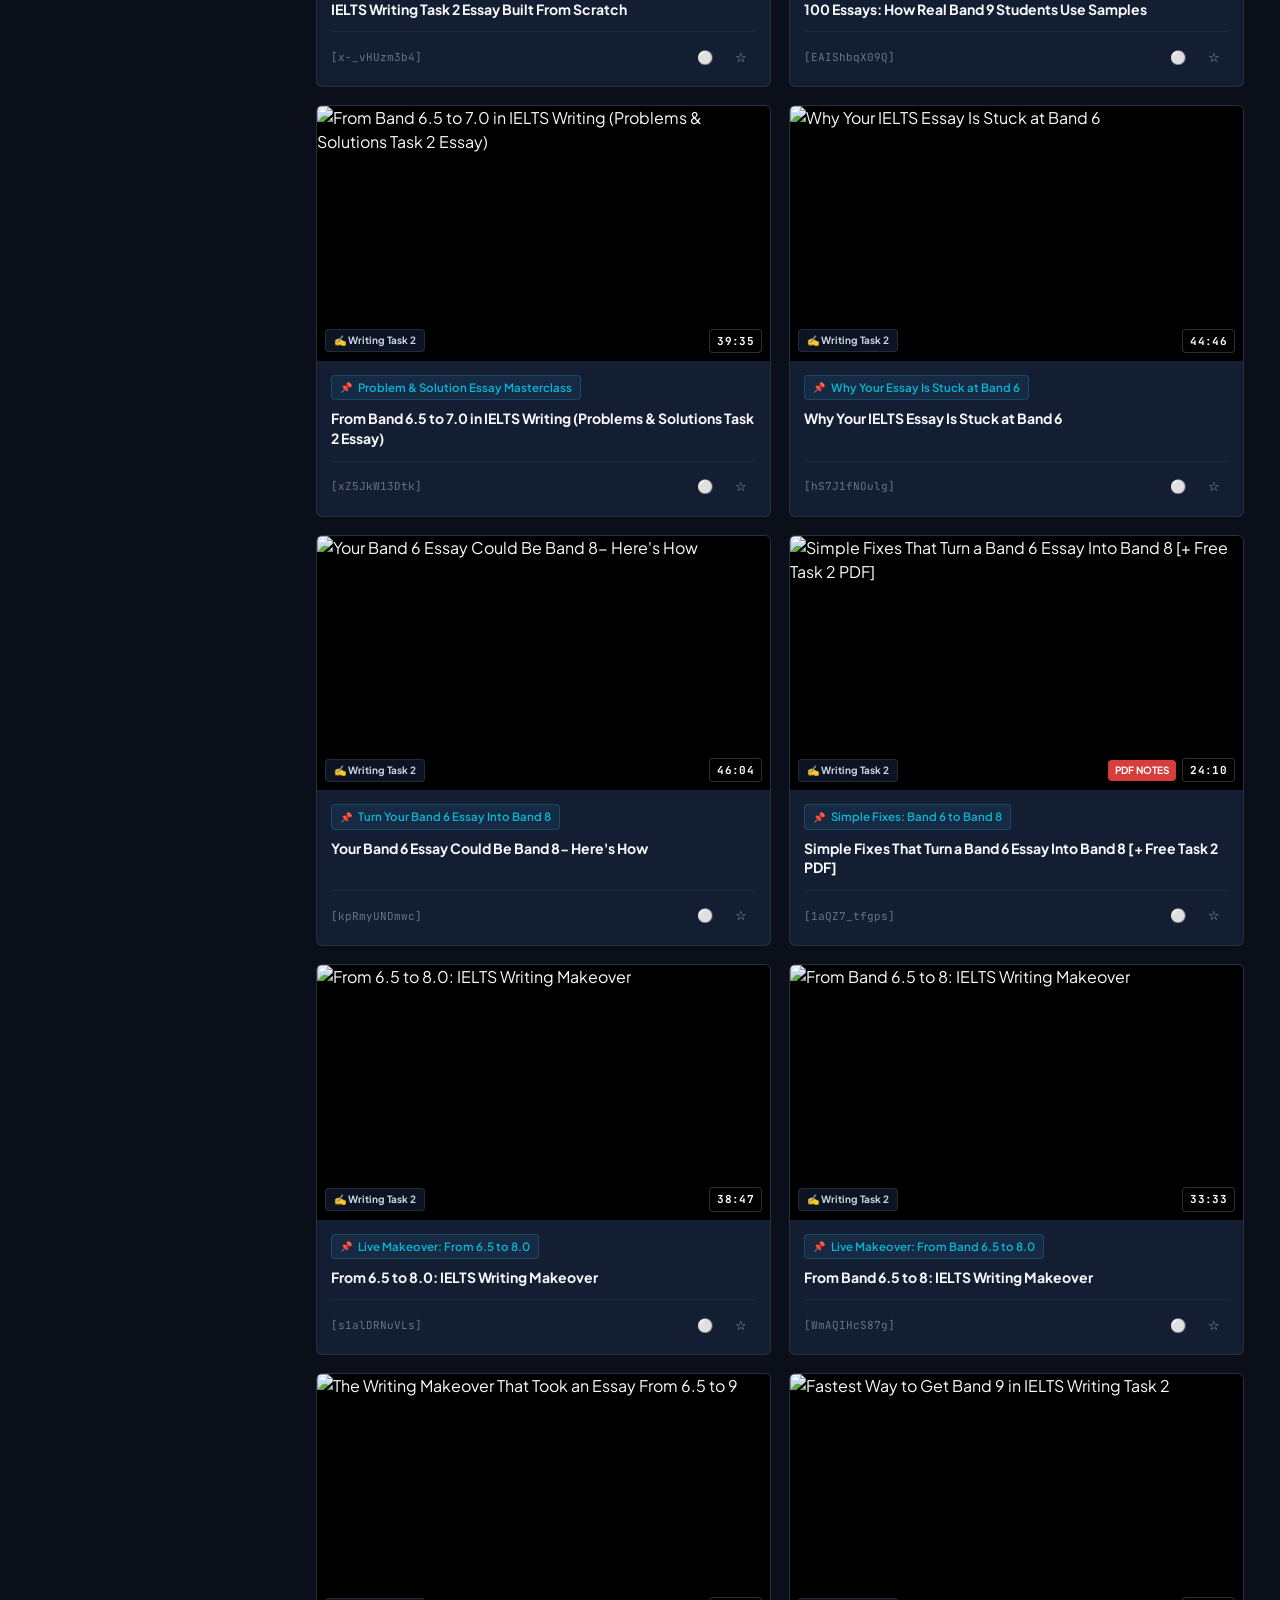
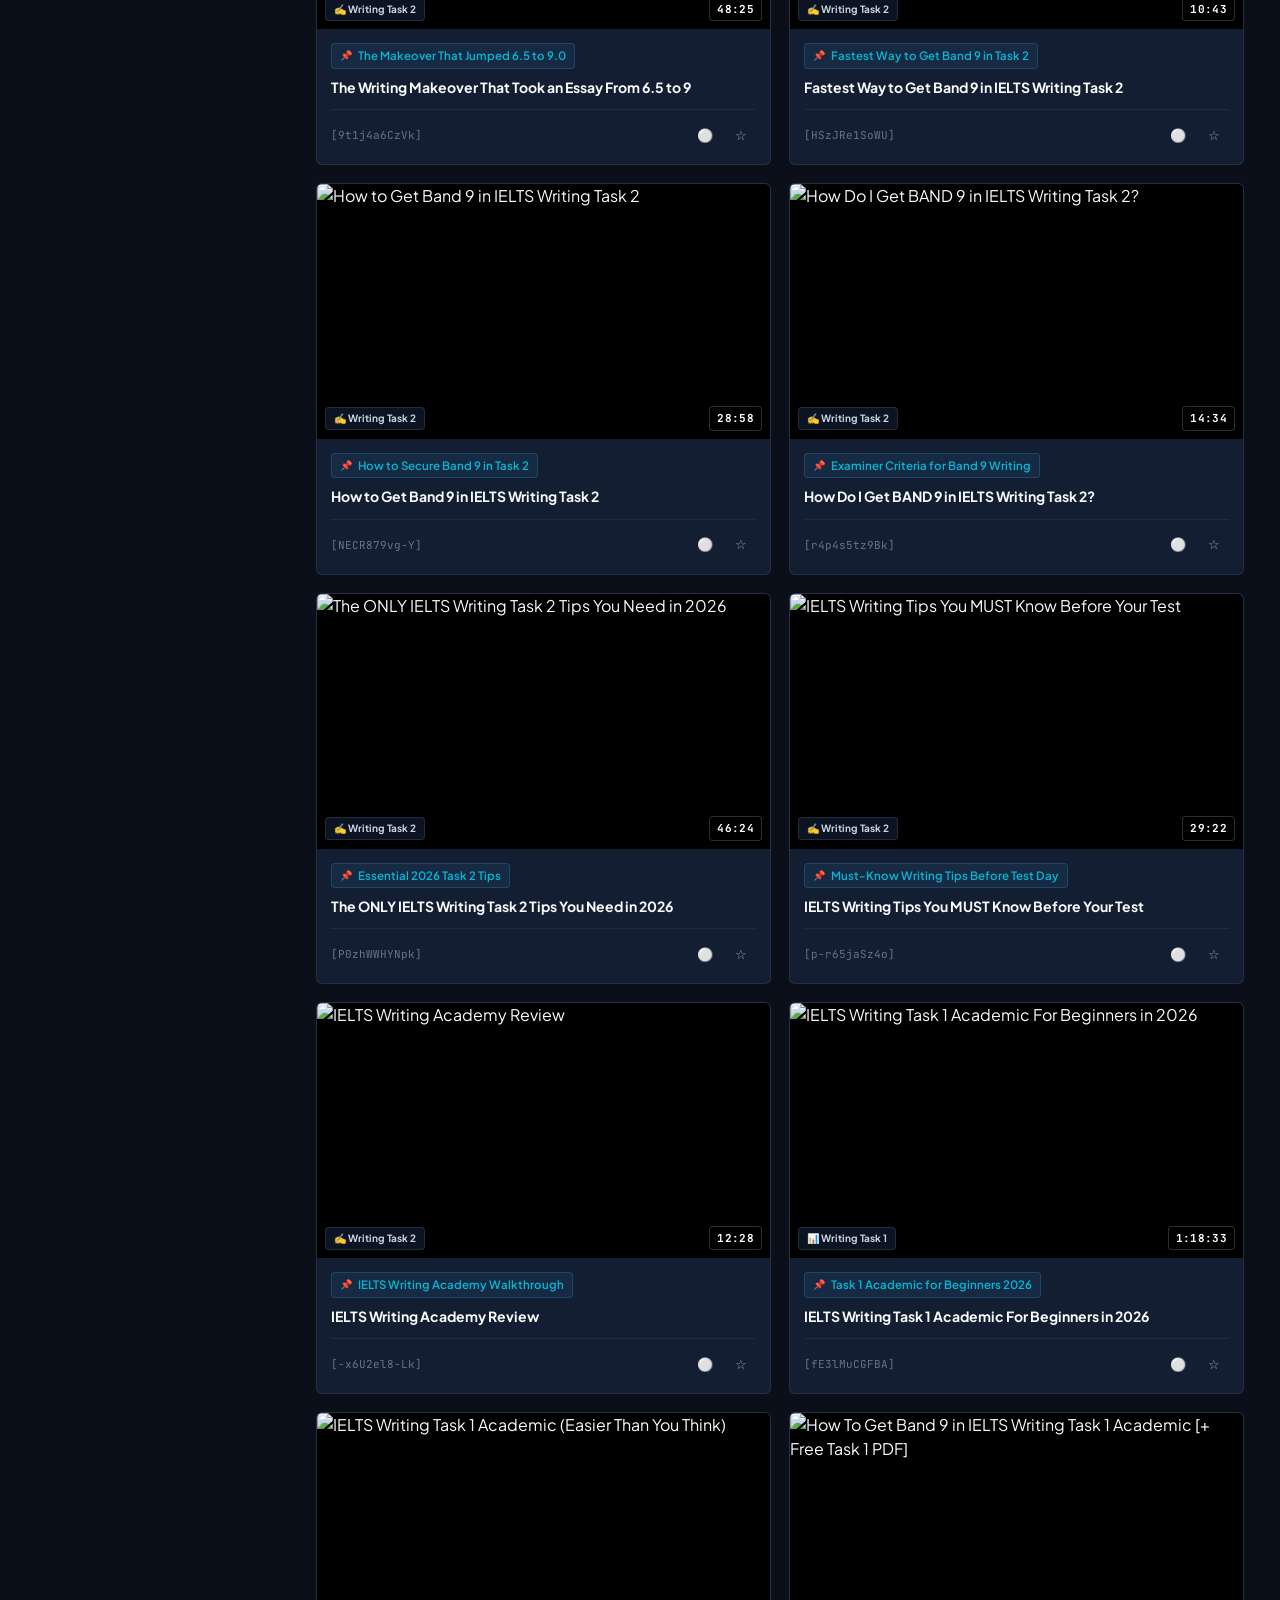
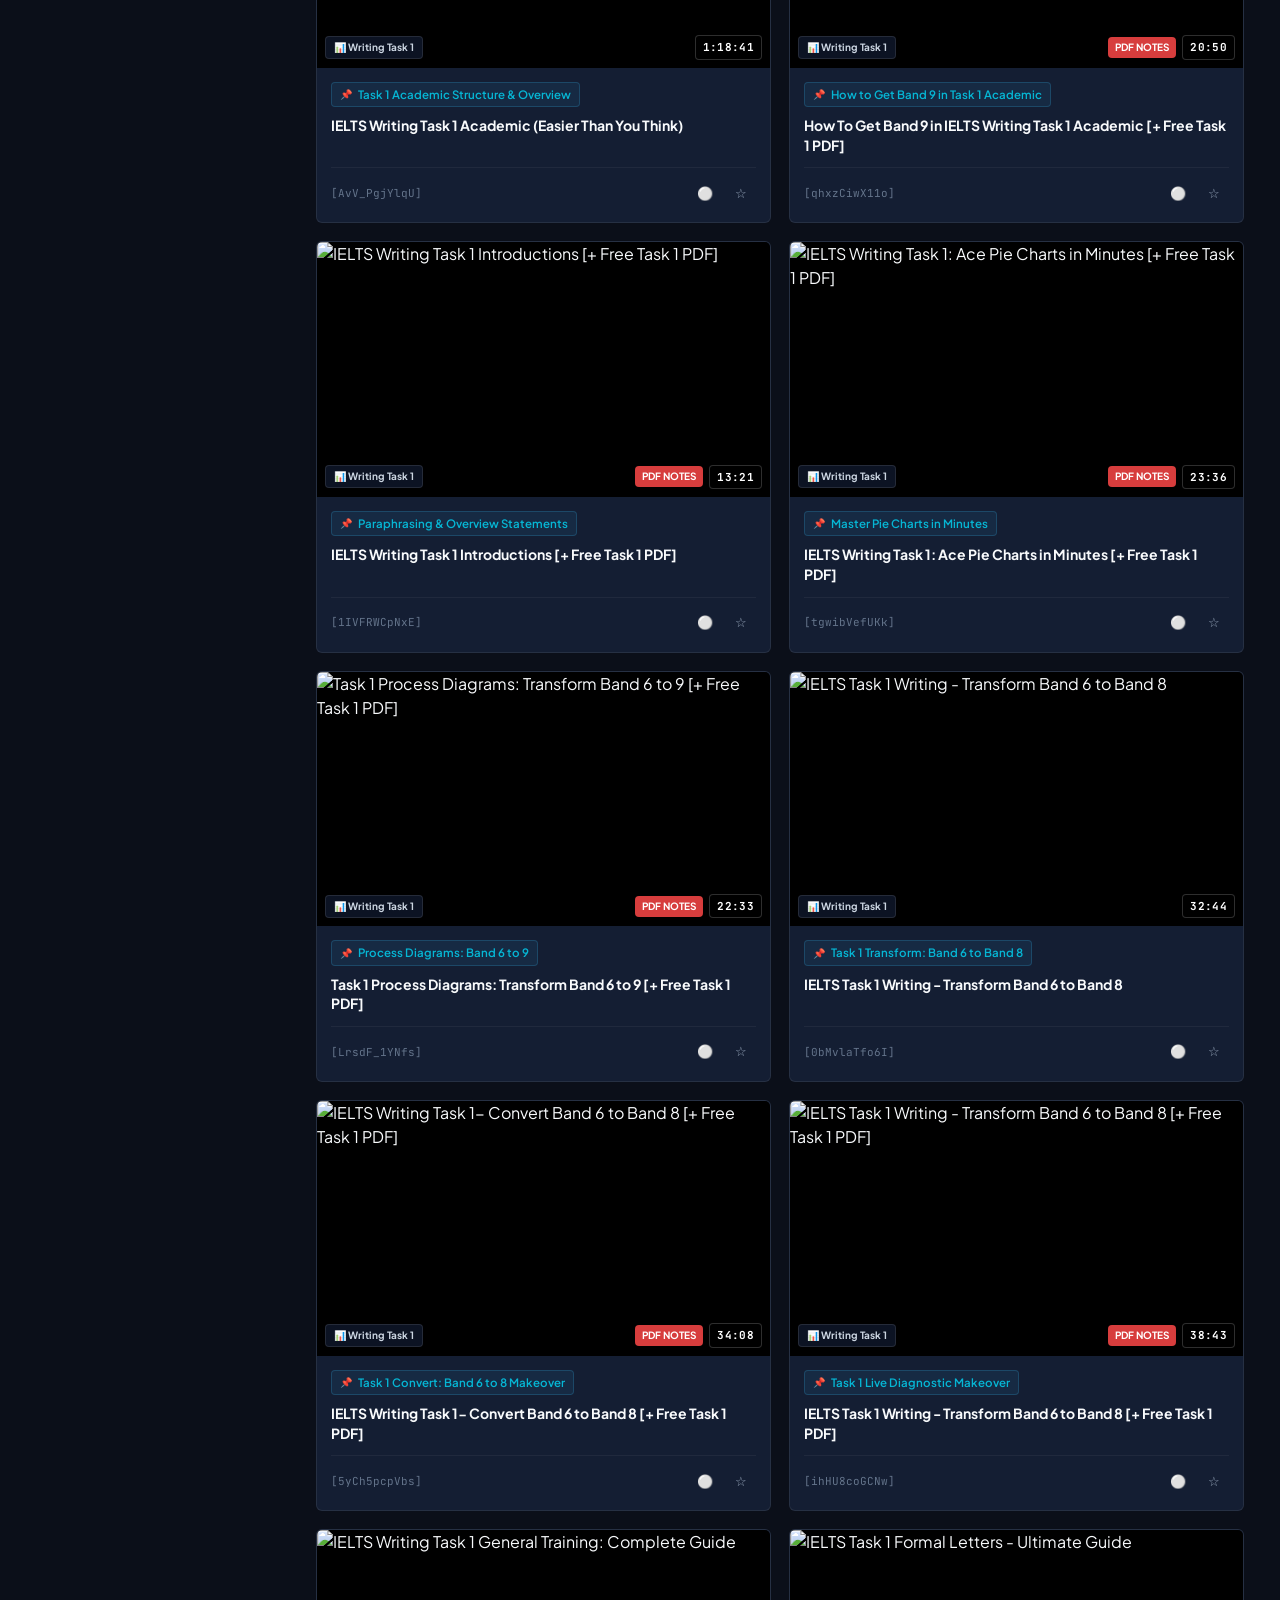
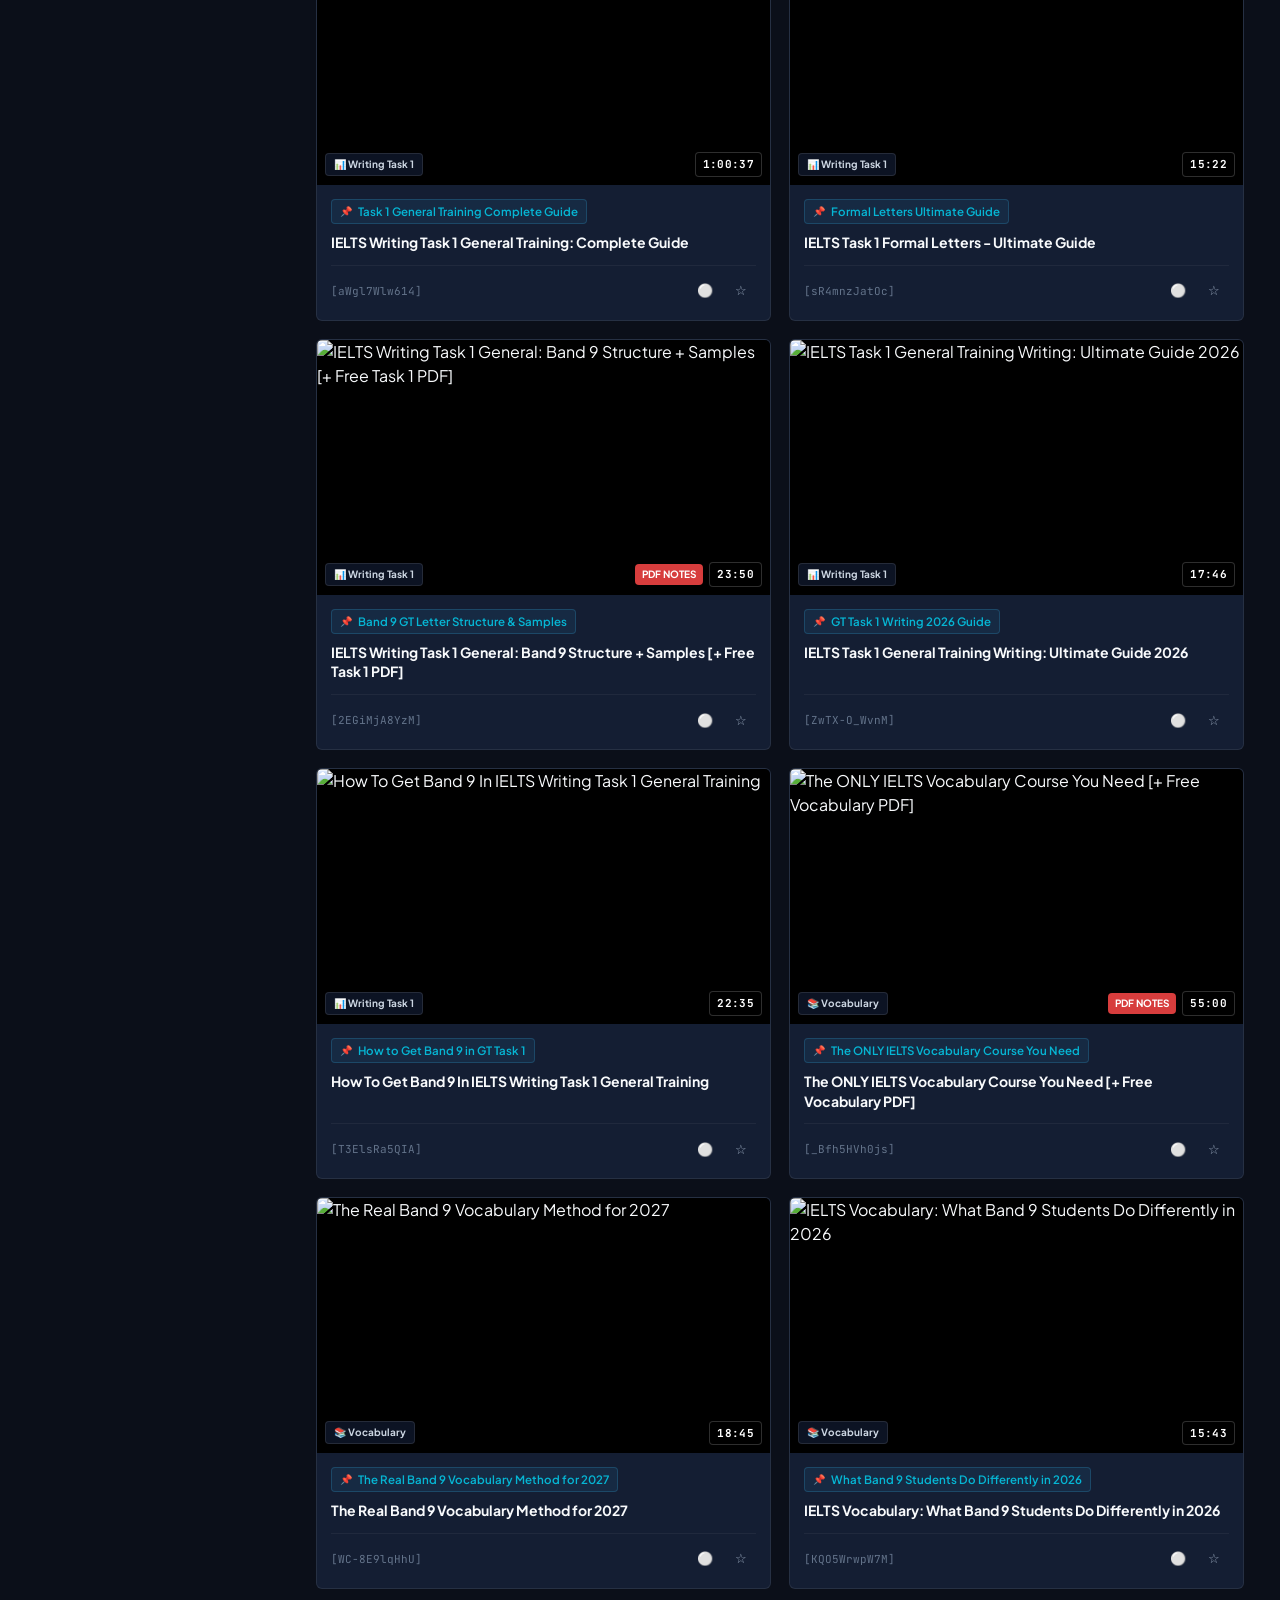
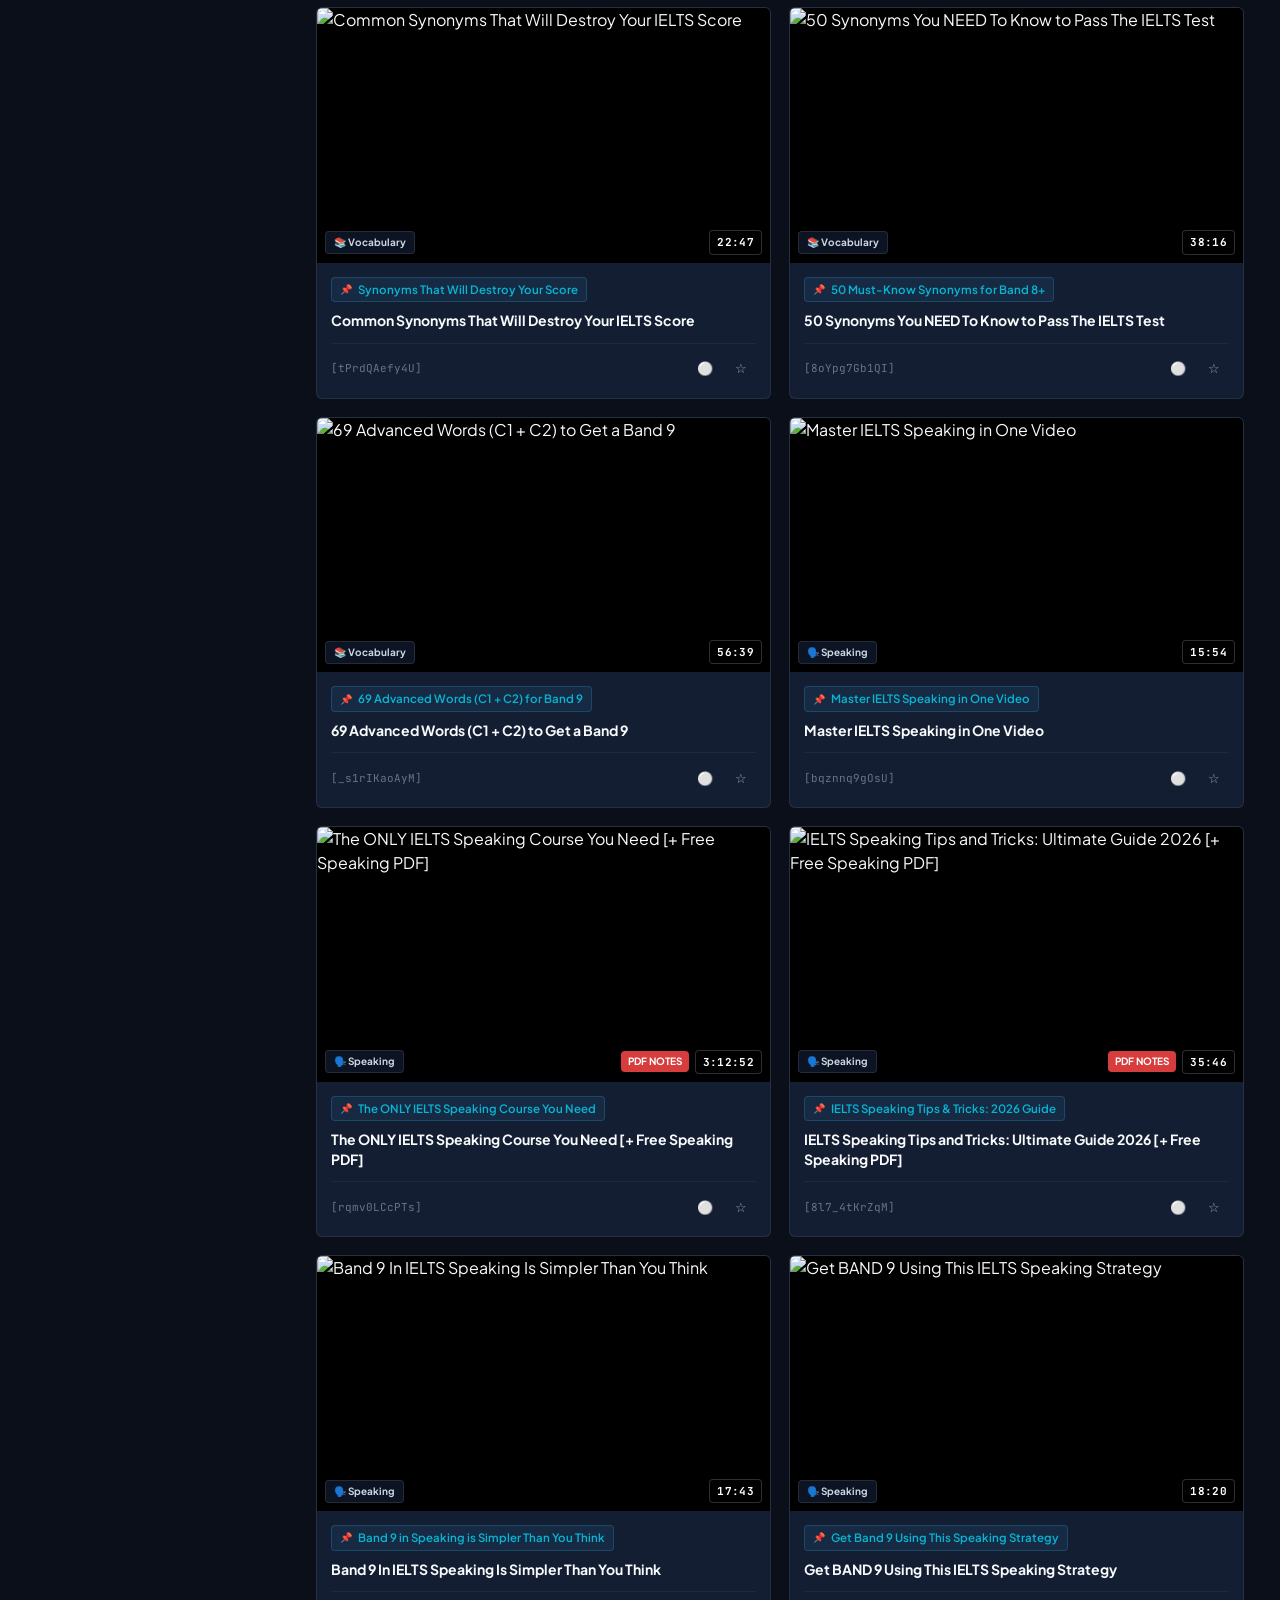
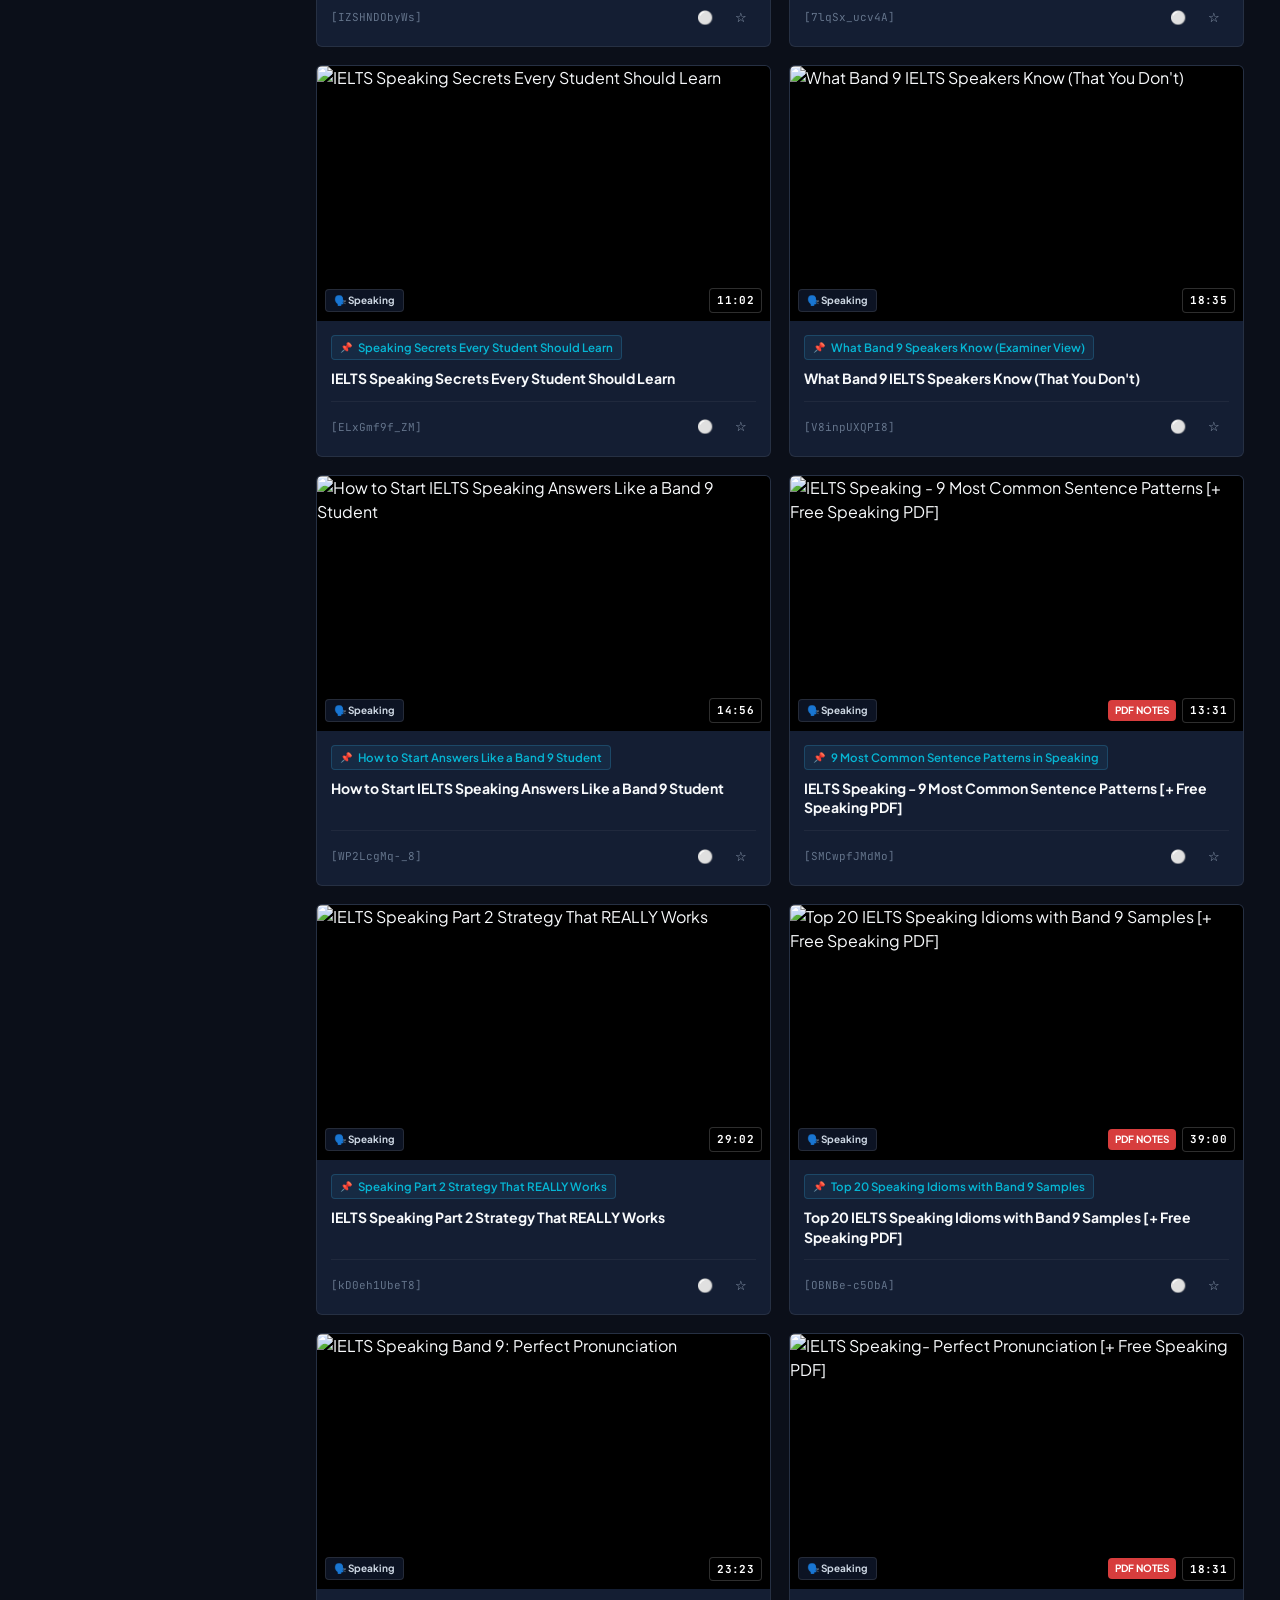
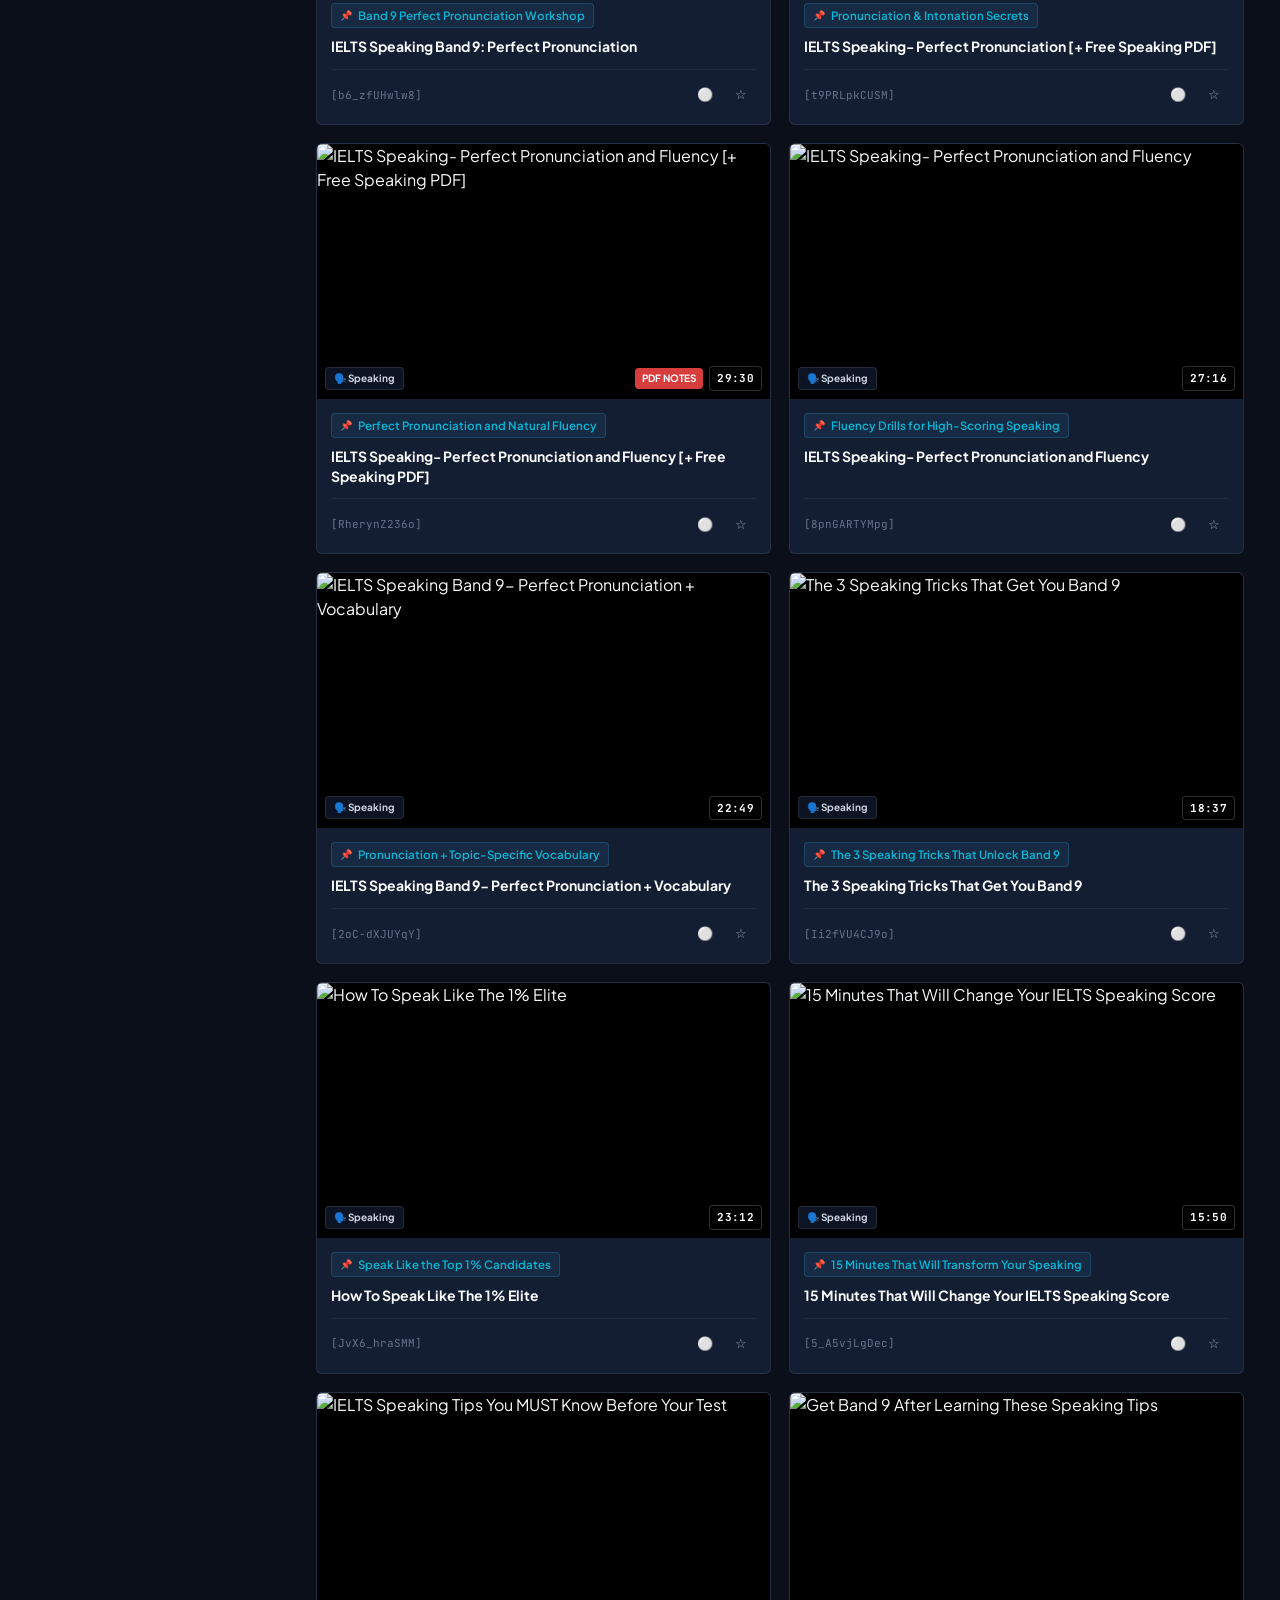
==== commit 7c992073: "feat: sync 191 masterclasses with pedagogical study order, multi-sort, and 92% cinema player" ====
--- a/all-videos.html
+++ b/all-videos.html
@@ -182,9 +182,12 @@
           <div class="sort-control">
             <label for="sort-select" class="sort-label">Sort:</label>
             <select id="sort-select" class="sort-select">
-              <option value="default">Default (Curated Sequence)</option>
-              <option value="title_asc">Title: A → Z</option>
-              <option value="title_desc">Title: Z → A</option>
+              <option value="study_order" selected>🎯 Recommended Study Order (Step-by-Step Curriculum)</option>
+              <option value="default">🕒 Latest Uploads (Newest to Oldest)</option>
+              <option value="duration_desc">🎓 Duration: Longest First (Masterclasses & Courses)</option>
+              <option value="duration_asc">⚡ Duration: Shortest First (Quick Tips & Shorts)</option>
+              <option value="title_asc">🔤 Title: A → Z</option>
+              <option value="title_desc">🔤 Title: Z → A</option>
             </select>
           </div>
         </div>
--- a/style.css
+++ b/style.css
@@ -1,11 +1,5 @@
-/* ── Custom Local Font (Diamante Light) ─────────────────────────────────── */
-@font-face {
-  font-family: 'Diamante';
-  src: url('diamante_light.ttf') format('truetype');
-  font-weight: 100 900;
-  font-style: normal;
-  font-display: swap;
-}
+/* ── Premium Web Typography (Google Fonts Plus Jakarta Sans & JetBrains Mono) ── */
+@import url('https://fonts.googleapis.com/css2?family=Plus+Jakarta+Sans:wght@400;500;600;700;800&family=JetBrains+Mono:wght@400;600&display=swap');
 
 /* ── Variables & Themes ─────────────────────────────────────────────────── */
 :root, [data-theme="fmhy"] {
@@ -49,8 +43,8 @@
   --shadow-md: 0 4px 12px -2px rgba(0, 0, 0, 0.4);
   --shadow-lg: 0 12px 30px -4px rgba(0, 0, 0, 0.6);
 
-  --font-main: 'Diamante', sans-serif;
-  --font-mono: 'Diamante', monospace;
+  --font-main: 'Plus Jakarta Sans', -apple-system, BlinkMacSystemFont, 'Segoe UI', Roboto, sans-serif;
+  --font-mono: 'JetBrains Mono', monospace;
 }
 
 
@@ -641,22 +635,39 @@
   font-weight: 700;
 }
 
-.sort-selector {
+.sort-selector,
+.sort-control {
   display: flex;
   align-items: center;
   gap: 8px;
+  font-size: 13px;
+  color: var(--text-secondary);
+}
+.sort-label {
   font-size: 12.5px;
+  font-weight: 600;
   color: var(--text-secondary);
-}
-.sort-selector select {
+  white-space: nowrap;
+}
+.sort-selector select,
+.sort-select {
   background: var(--bg-card);
   border: 1px solid var(--border-color);
   color: var(--text-primary);
-  padding: 5px 10px;
+  padding: 6px 12px;
   border-radius: var(--radius-sm);
   font-size: 12.5px;
+  font-weight: 600;
   outline: none;
   cursor: pointer;
+  transition: all 0.2s ease;
+}
+.sort-selector select:hover,
+.sort-selector select:focus,
+.sort-select:hover,
+.sort-select:focus {
+  border-color: var(--accent-cyan);
+  box-shadow: 0 0 0 2px rgba(56, 189, 248, 0.2);
 }
 
 /* ── Video Card Grid ────────────────────────────────────────────────────── */
@@ -796,6 +807,29 @@
   display: flex;
   flex-direction: column;
   flex: 1;
+}
+
+/* Curriculum Focus / Note Badge */
+.card-curriculum-note {
+  font-size: 11.5px;
+  font-weight: 600;
+  color: var(--accent-cyan);
+  background: rgba(56, 189, 248, 0.08);
+  border: 1px solid rgba(56, 189, 248, 0.2);
+  padding: 3px 8px;
+  border-radius: var(--radius-sm);
+  margin-bottom: 9px;
+  display: flex;
+  align-items: center;
+  gap: 6px;
+  width: fit-content;
+  max-width: 100%;
+  white-space: nowrap;
+  overflow: hidden;
+  text-overflow: ellipsis;
+}
+.card-curriculum-note .note-icon {
+  font-size: 10px;
 }
 
 .card-title {
